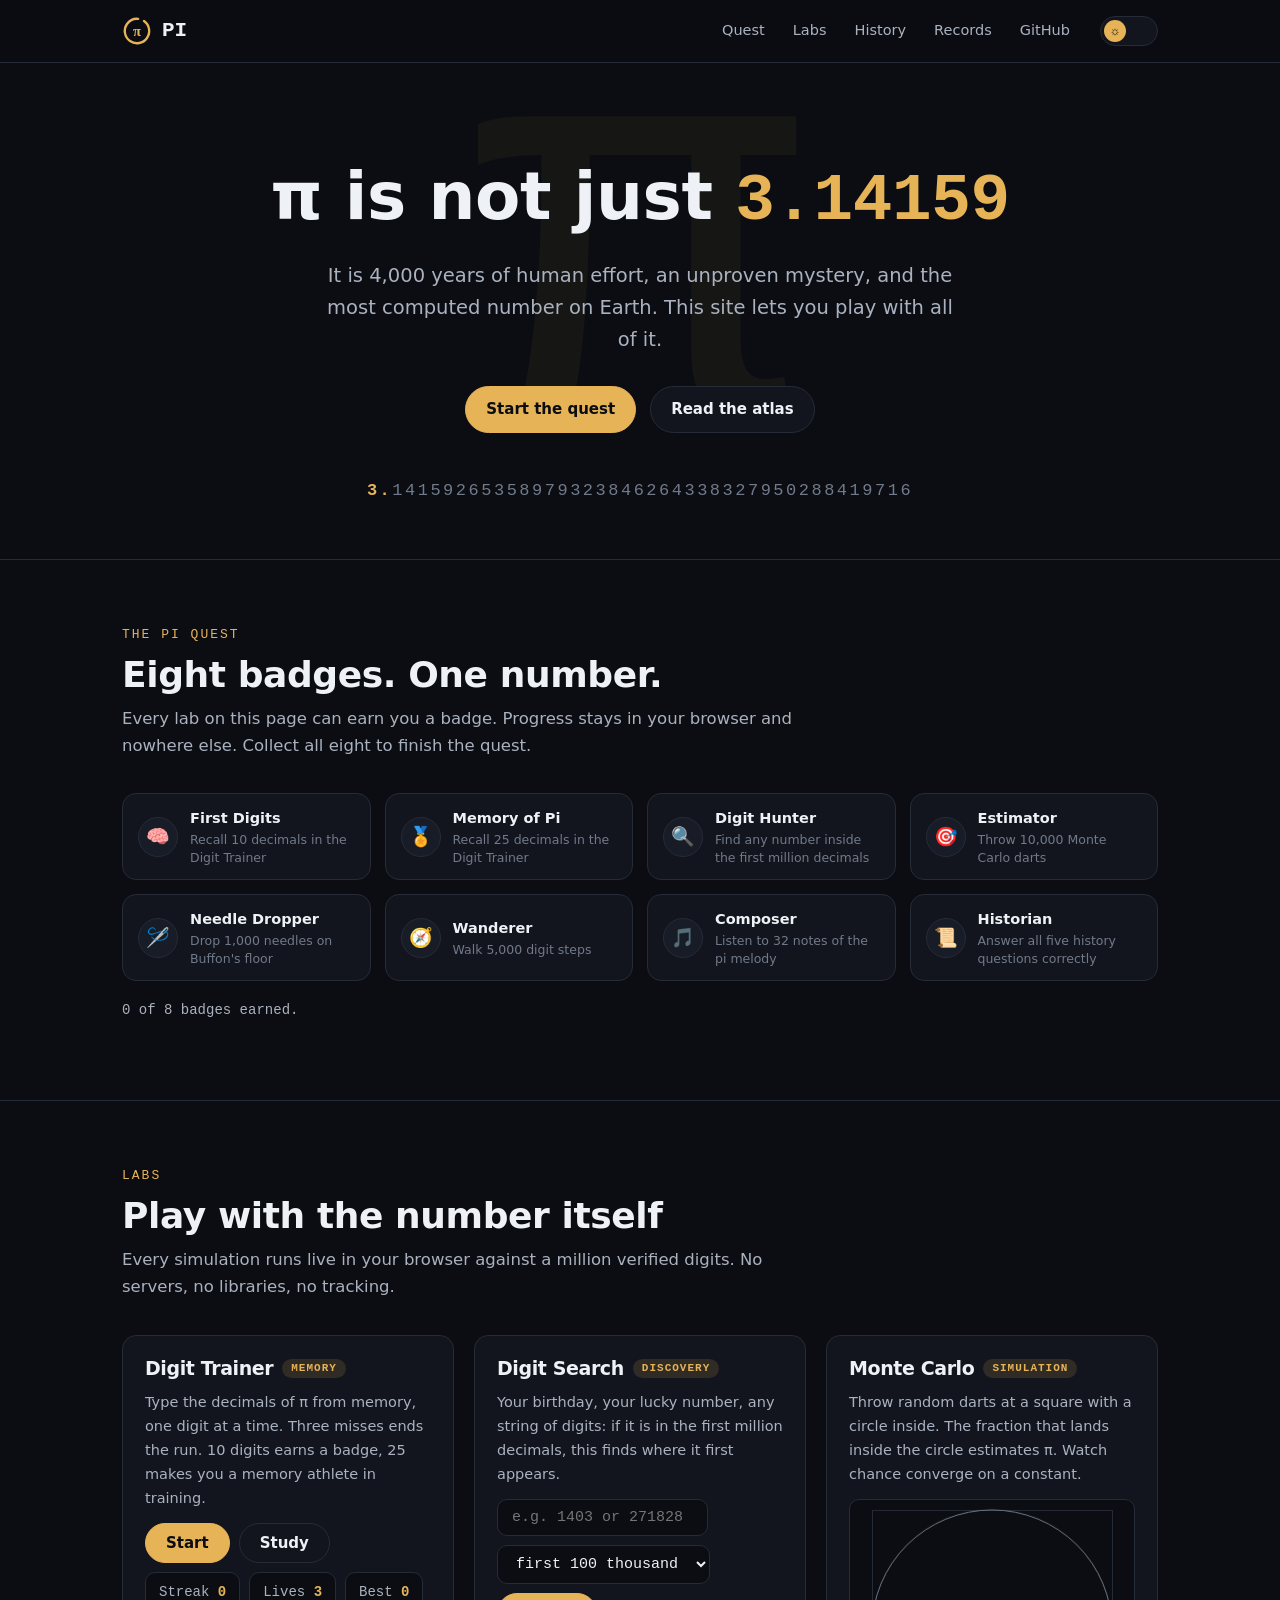
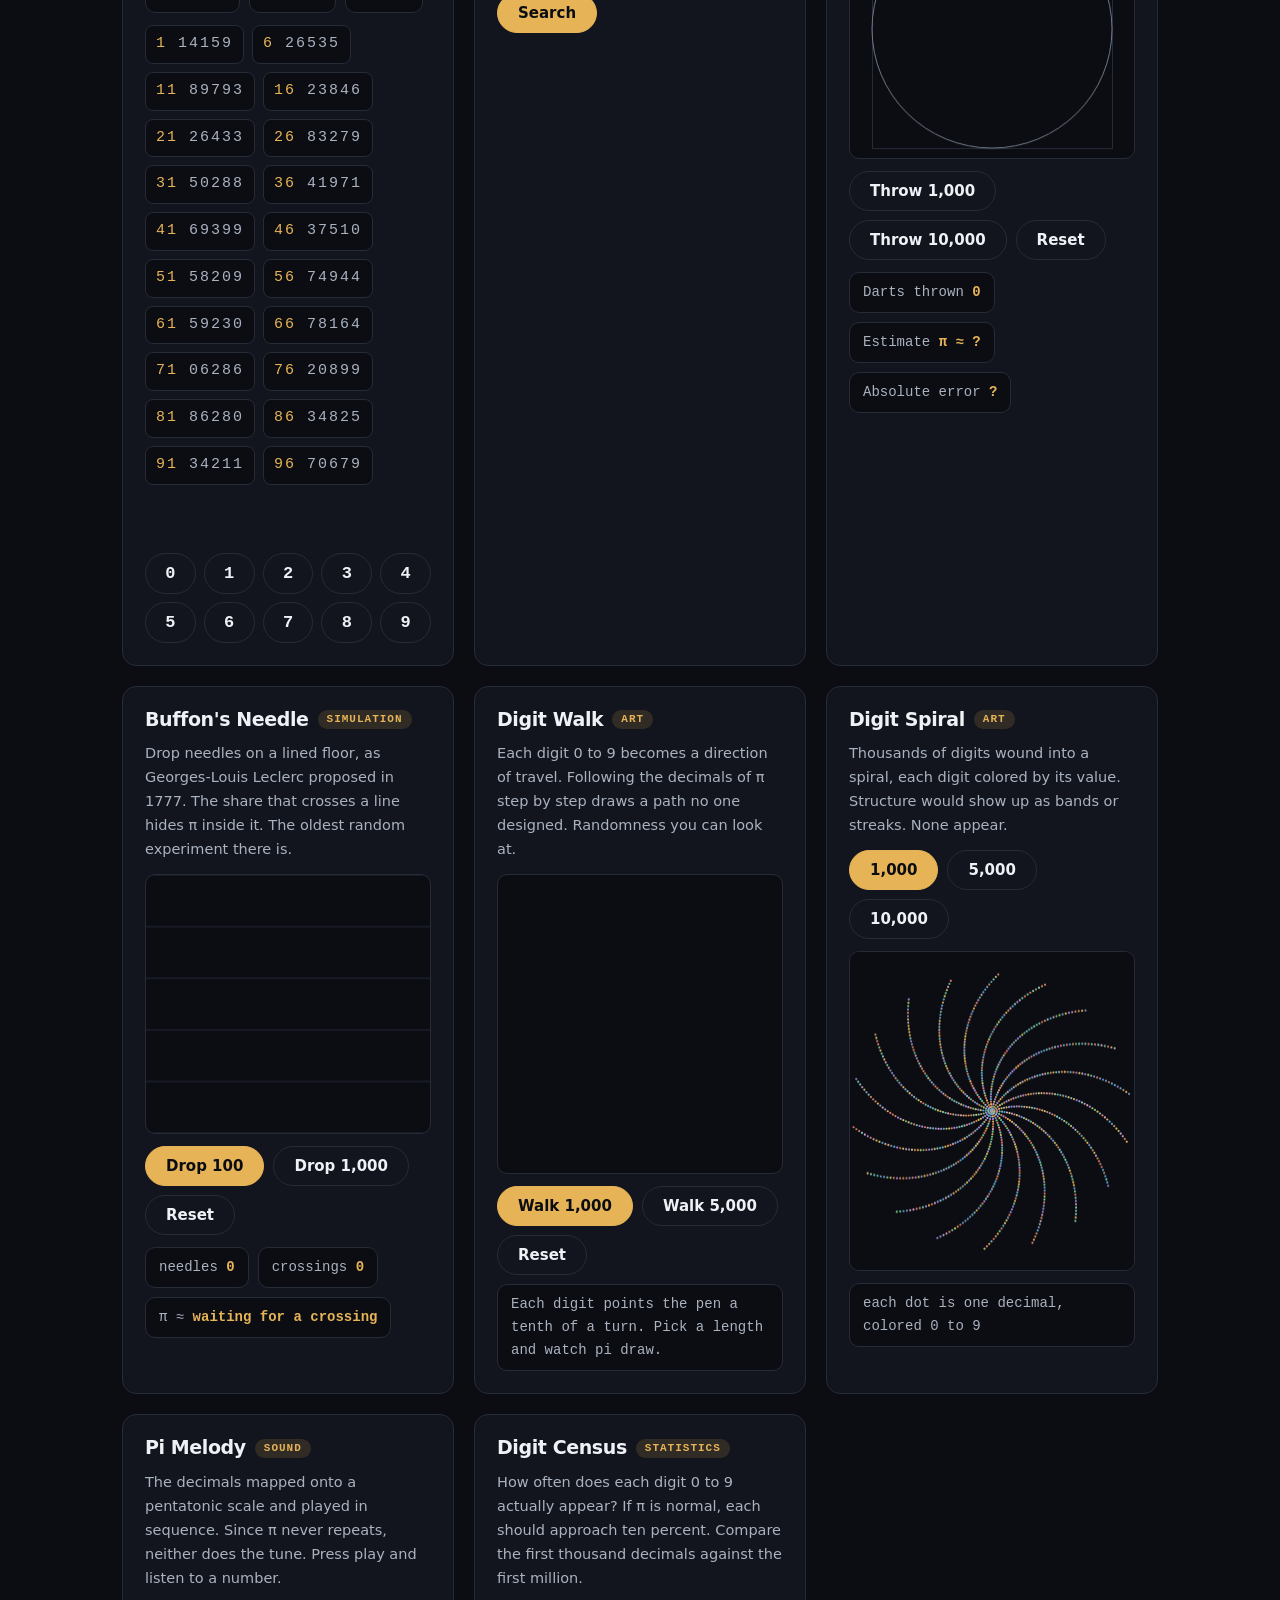
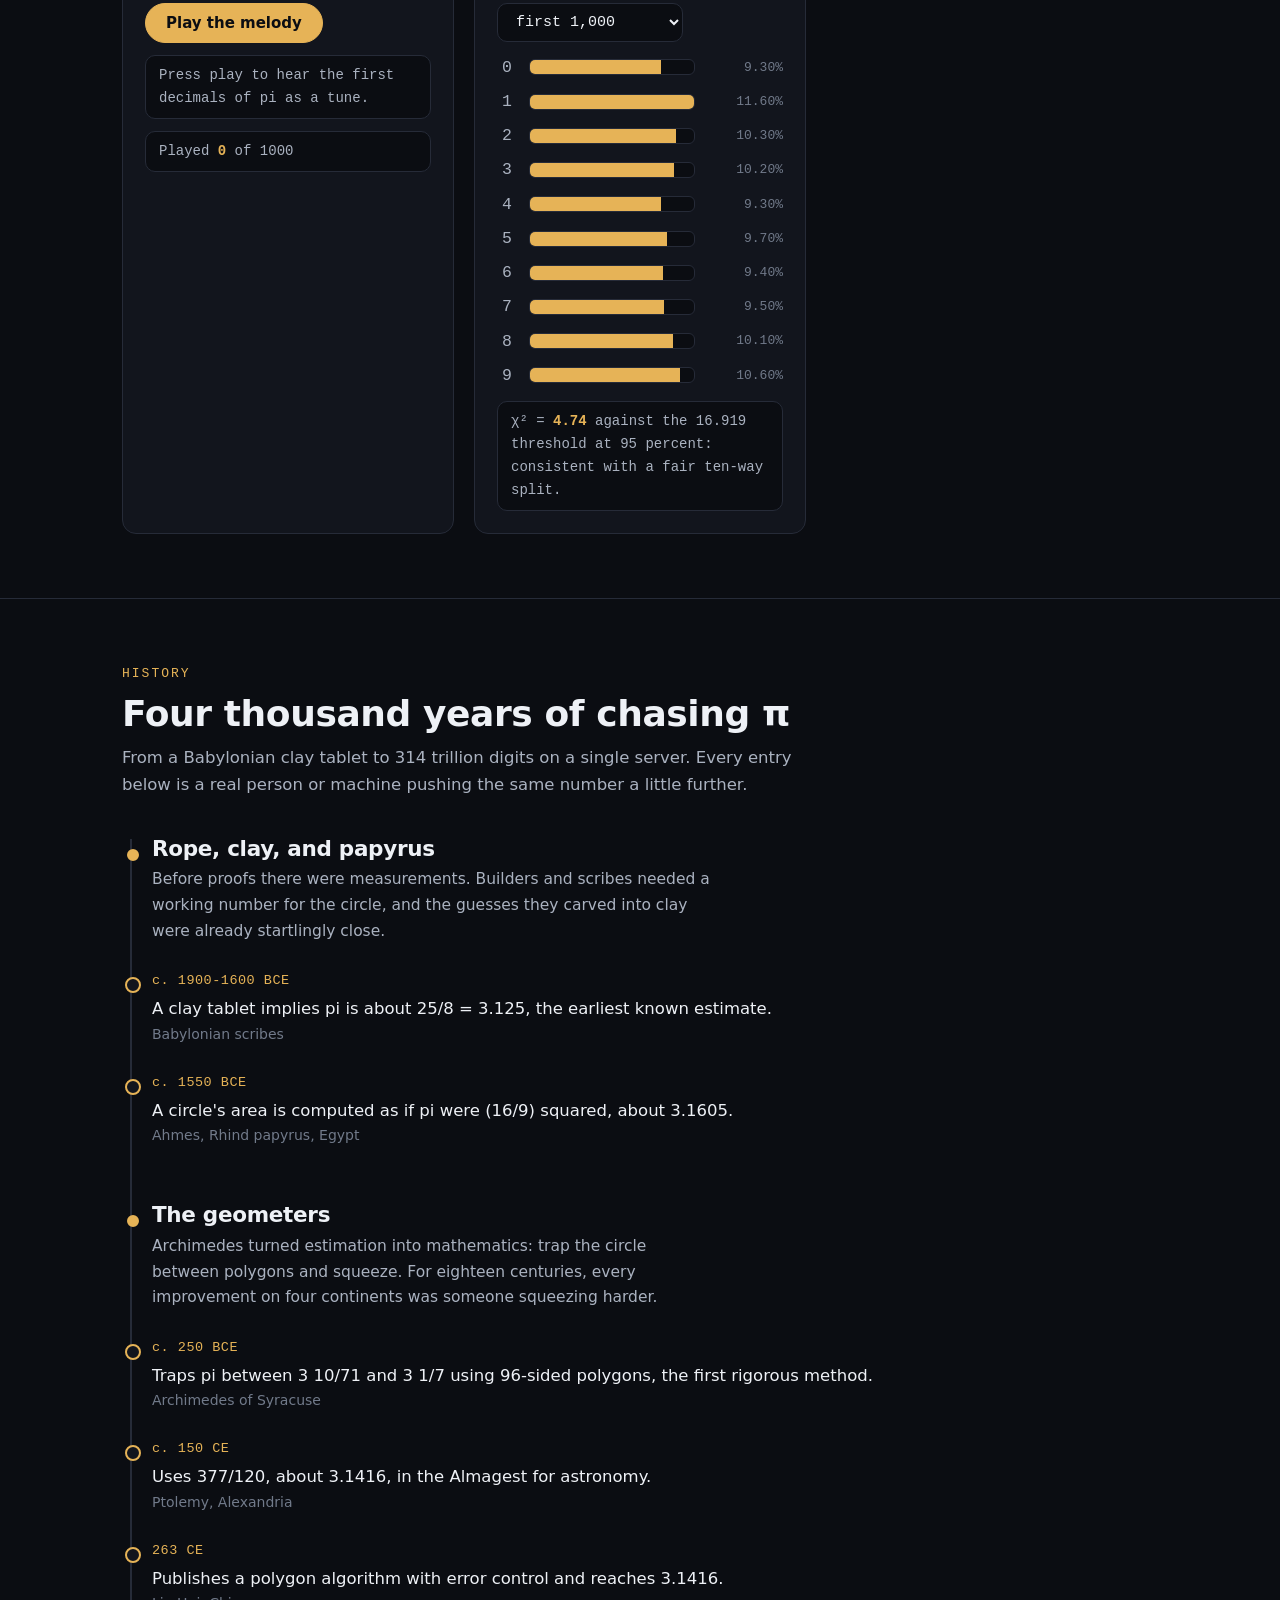
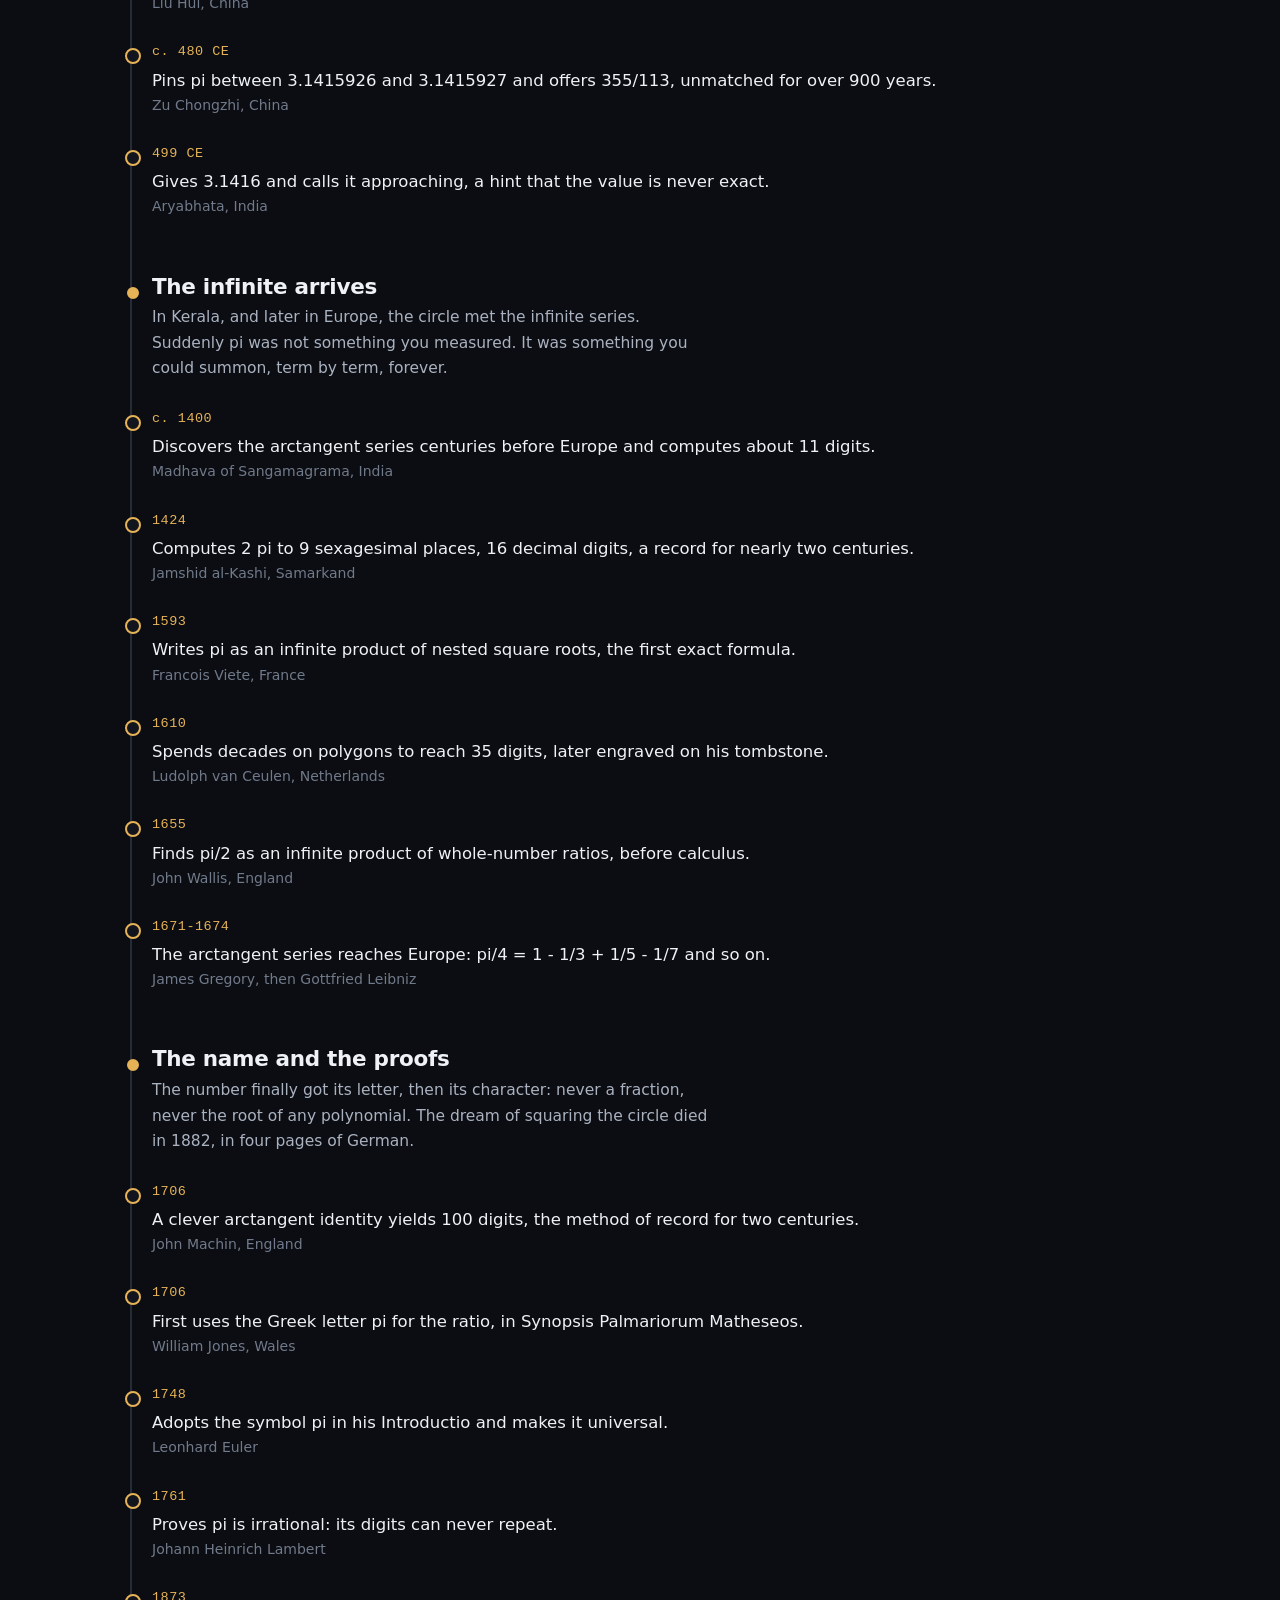
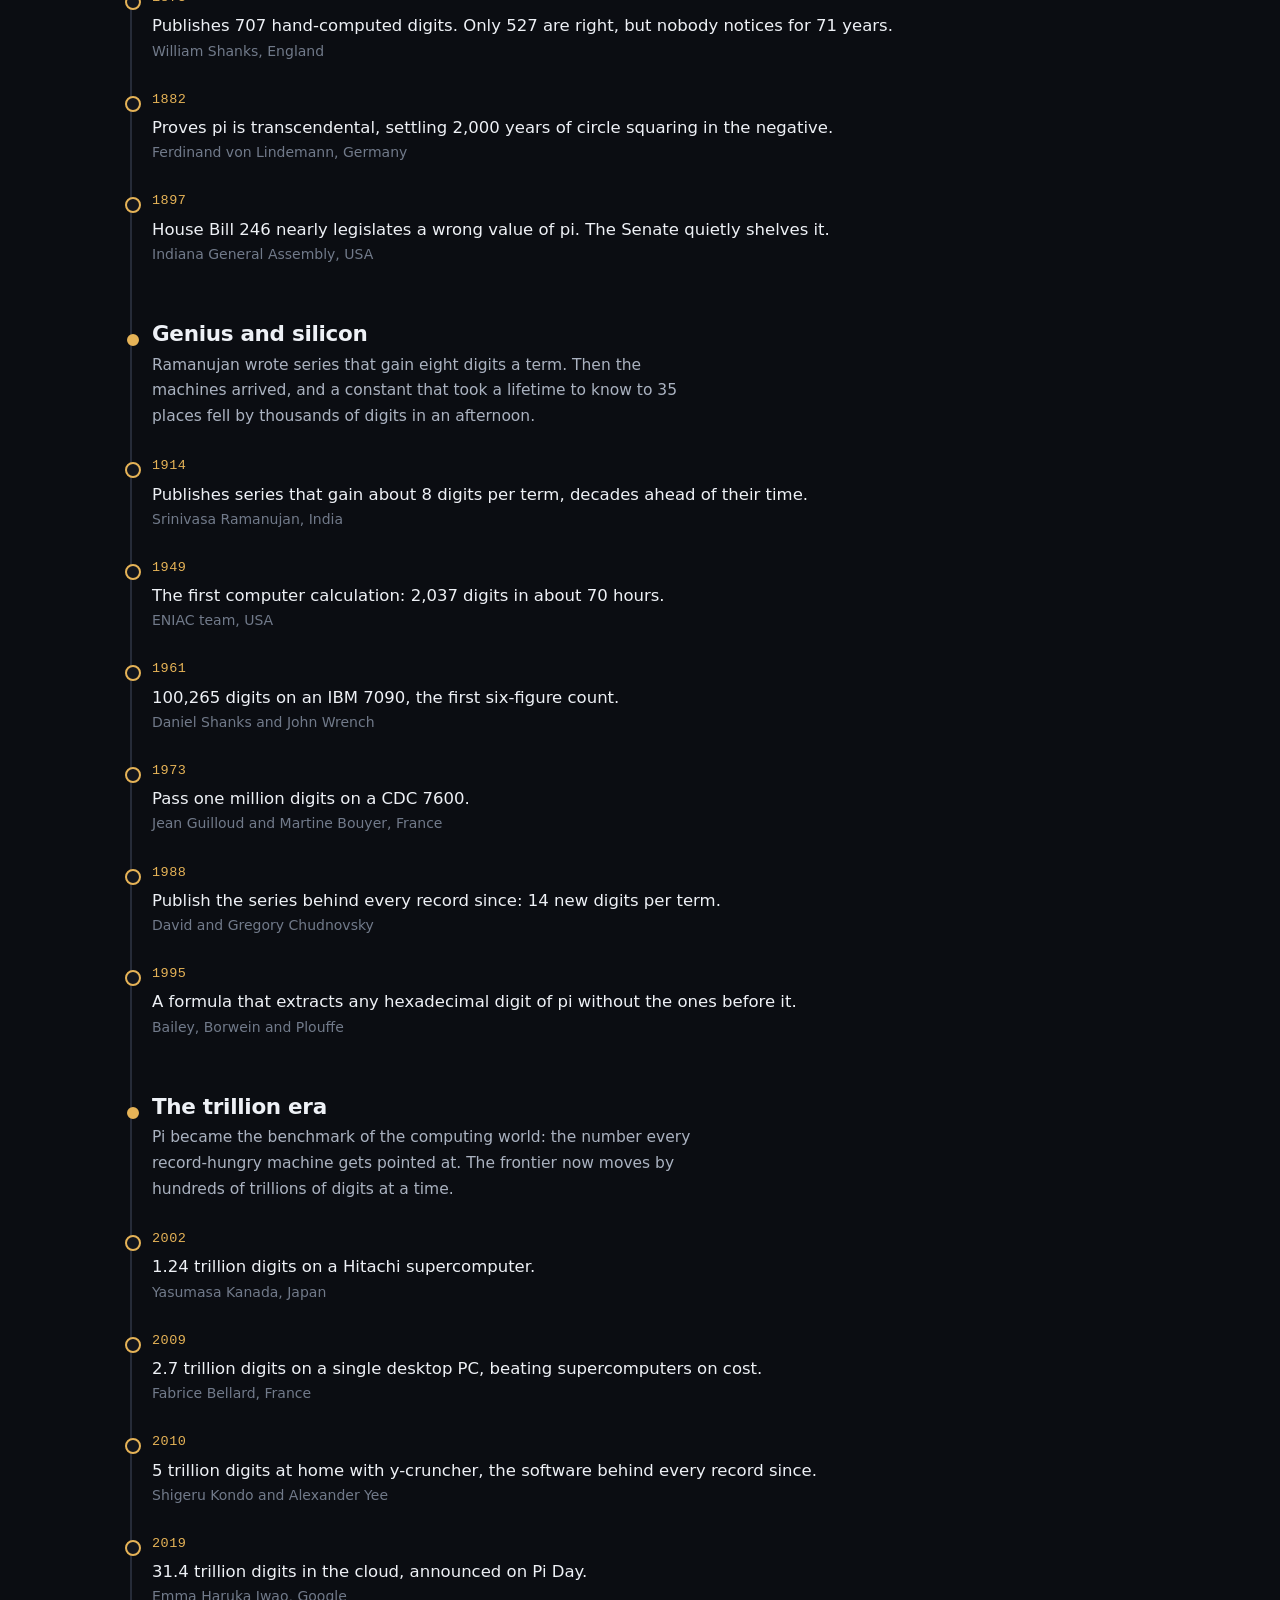
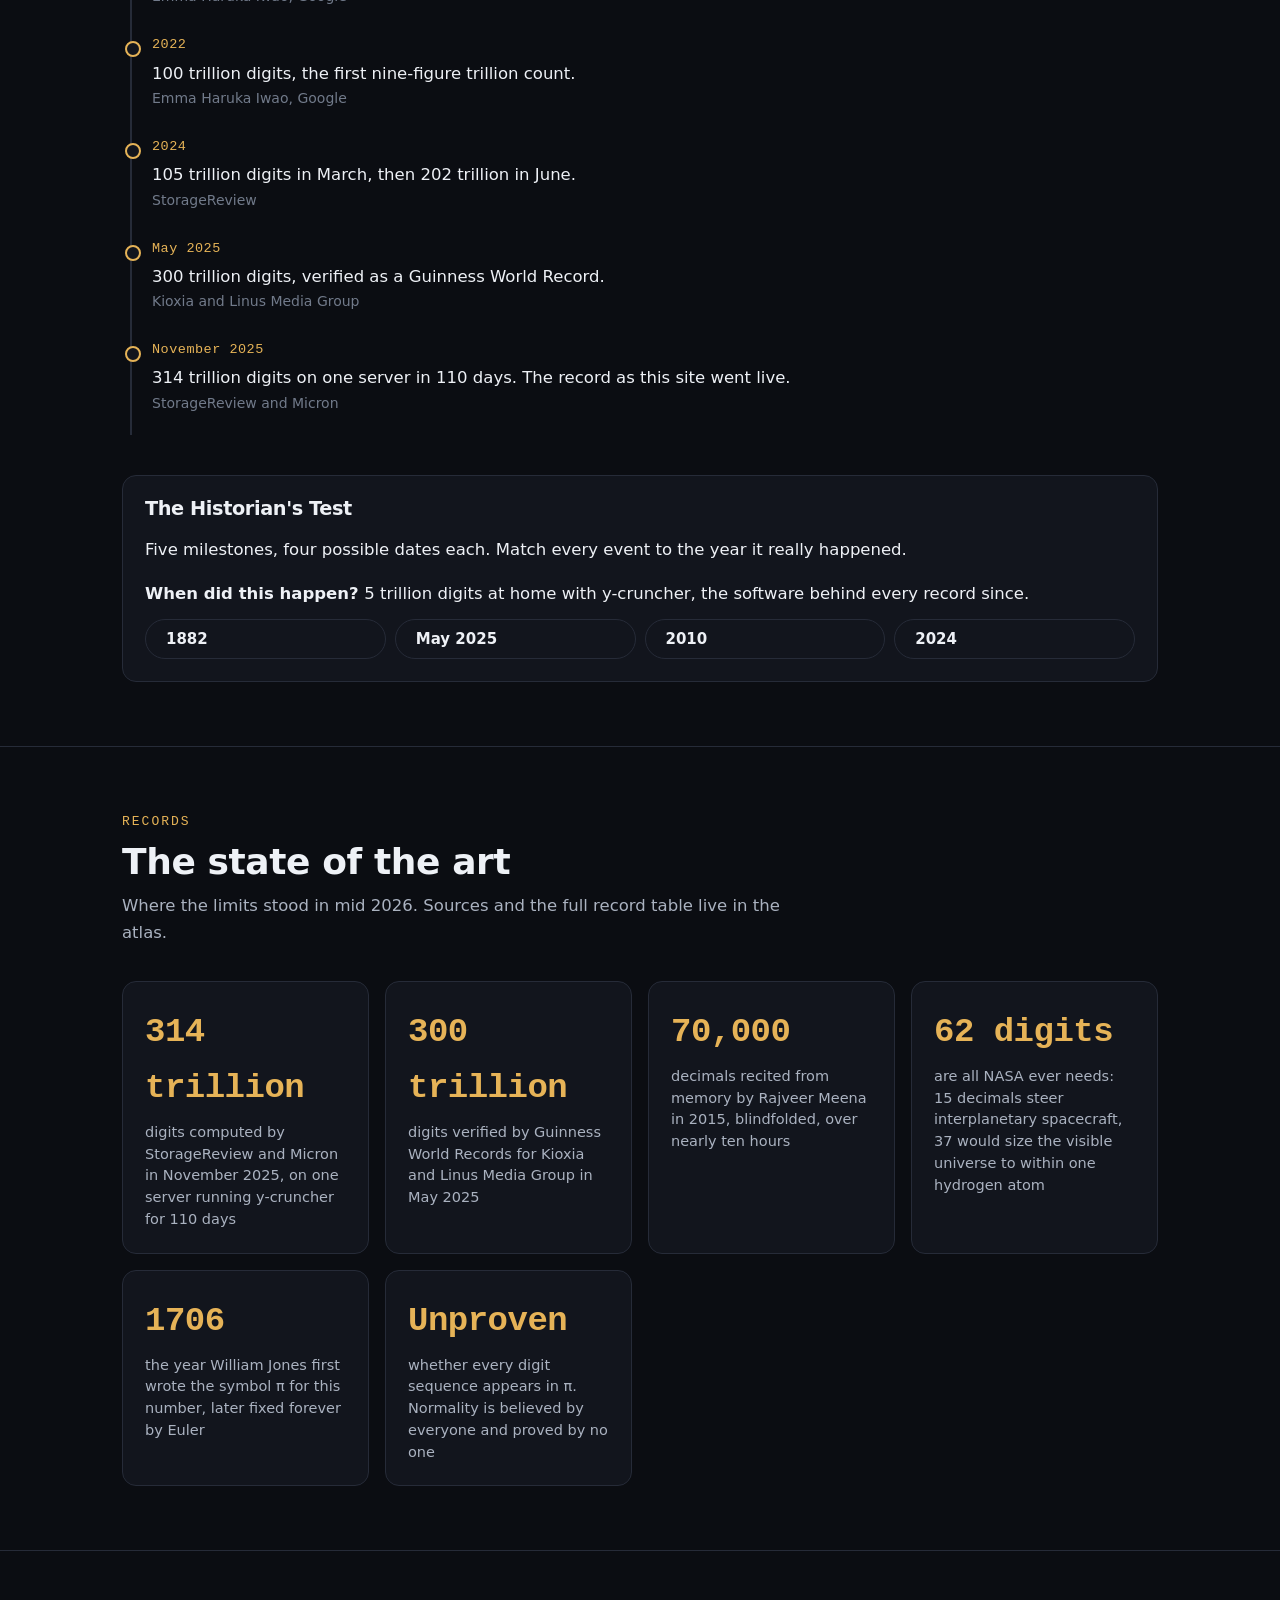
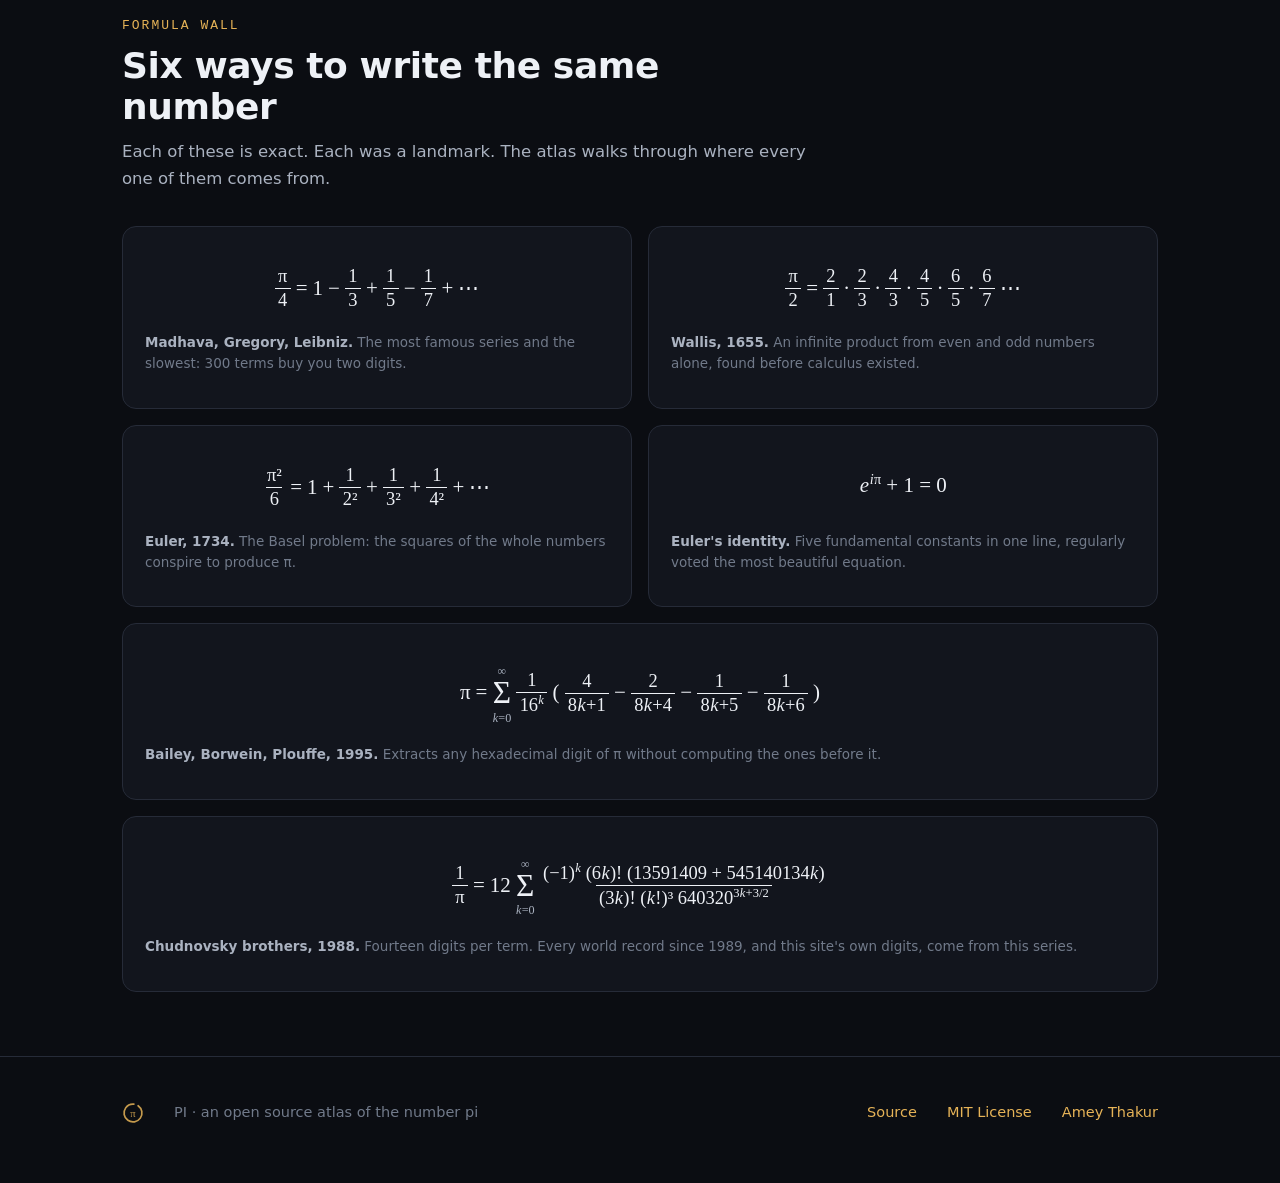
==== docs/index.html @ 0b1c502b "Site - One page, eight labs, eight badges, zero external requests - Digit trainer with study mode, s" ====
<!DOCTYPE html>
<html lang="en" data-theme="dark">
<head>
<!--
  Name: index.html
  Purpose: The complete PI experience on one page.
  Description: Hero, quest badges, eight interactive labs, the history
    timeline with a quiz, record tiles, and a formula wall. Every script is
    local and every byte is served from this folder: the page works from a
    file system, an airplane, or GitHub Pages exactly the same way.
  Tech Stack: Plain HTML, CSS, and JavaScript, no build step
  License: MIT
  Author: Amey Thakur (https://github.com/Amey-Thakur)
  Date: 2026-07-18
-->
<meta charset="UTF-8">
<meta name="viewport" content="width=device-width, initial-scale=1.0">
<title>PI · everything about the number pi</title>
<meta name="description" content="Learn pi by playing with it: memorize digits, find your birthday in a million decimals, throw Monte Carlo darts, drop Buffon needles, hear pi as music, and walk 4,000 years of history. Verified digits, working algorithms in three languages, and a written atlas. Free and open source.">
<meta name="keywords" content="pi, 3.14159, digits of pi, pi day, compute pi, chudnovsky, monte carlo pi, buffon needle, memorize pi, pi history, pi algorithms">
<meta property="og:title" content="PI · everything about the number pi">
<meta property="og:description" content="A gamified home for the most famous number in mathematics: digit games, simulations, music, history, and verified data.">
<meta property="og:type" content="website">
<meta property="og:url" content="https://amey-thakur.github.io/PI/">
<meta property="og:image" content="https://amey-thakur.github.io/PI/social-preview.png">
<meta name="twitter:card" content="summary_large_image">
<meta name="twitter:image" content="https://amey-thakur.github.io/PI/social-preview.png">
<link rel="canonical" href="https://amey-thakur.github.io/PI/">
<link rel="icon" type="image/svg+xml" href="favicon.svg">
<link rel="stylesheet" href="style.css">
<script>
  /* Applies the stored theme before first paint, so the page never flashes. */
  try {
    var stored = localStorage.getItem("pi-theme");
    if (stored === "light" || stored === "dark") document.documentElement.setAttribute("data-theme", stored);
  } catch (_) {}
</script>
<script type="application/ld+json">
{
  "@context": "https://schema.org",
  "@type": "WebSite",
  "name": "PI",
  "url": "https://amey-thakur.github.io/PI/",
  "description": "An interactive, open source home for the number pi: digit games, simulations, algorithms, history, and verified datasets.",
  "author": { "@type": "Person", "name": "Amey Thakur", "url": "https://github.com/Amey-Thakur" }
}
</script>
</head>
<body>

<header class="site-head">
  <div class="wrap">
    <a class="brand" href="#top">
      <svg class="logo" viewBox="0 0 64 64" width="30" height="30" aria-hidden="true">
        <!-- The ring never closes: the digits never end. -->
        <circle cx="32" cy="32" r="26" fill="none" stroke="currentColor" stroke-width="5"
                stroke-linecap="round" stroke-dasharray="149 999" transform="rotate(-55 32 32)"/>
        <text x="32" y="43" text-anchor="middle" font-family="Georgia, serif"
              font-size="31" fill="currentColor">&#x3C0;</text>
      </svg>
      PI
    </a>
    <nav class="site-nav">
      <a href="#quest">Quest</a>
      <a href="#labs">Labs</a>
      <a href="#timeline">History</a>
      <a href="#records">Records</a>
      <a href="https://github.com/Amey-Thakur/PI" rel="noopener">GitHub</a>
    </nav>
    <button class="theme-toggle" id="theme-toggle" type="button" aria-label="Switch theme">
      <span class="knob" aria-hidden="true">&#9788;</span>
    </button>
  </div>
</header>

<main id="top">

  <section class="hero wrap">
    <h1>&#x3C0; is not just <em>3.14159</em></h1>
    <p class="lede">It is 4,000 years of human effort, an unproven mystery, and the most
      computed number on Earth. This site lets you play with all of it.</p>
    <div class="cta-row">
      <a class="btn btn-primary" href="#quest">Start the quest</a>
      <a class="btn" href="https://github.com/Amey-Thakur/PI#readme" rel="noopener">Read the atlas</a>
    </div>
    <div class="ticker" id="ticker" aria-hidden="true"></div>
  </section>

  <section class="section" id="quest">
    <div class="wrap">
      <div class="section-head">
        <p class="kicker">The Pi Quest</p>
        <h2>Eight badges. One number.</h2>
        <p>Every lab on this page can earn you a badge. Progress stays in your
          browser and nowhere else. Collect all eight to finish the quest.</p>
      </div>
      <div class="badge-strip" id="badge-strip"></div>
      <p class="quest-count" id="quest-count"></p>
    </div>
  </section>

  <section class="section" id="labs">
    <div class="wrap">
      <div class="section-head">
        <p class="kicker">Labs</p>
        <h2>Play with the number itself</h2>
        <p>Every simulation runs live in your browser against a million
          verified digits. No servers, no libraries, no tracking.</p>
      </div>

      <div class="lab-grid">

        <article class="lab" id="lab-trainer">
          <h3>Digit Trainer <span class="tag">memory</span></h3>
          <p class="lab-note">Type the decimals of &#x3C0; from memory, one digit at a
            time. Three misses ends the run. 10 digits earns a badge, 25 makes
            you a memory athlete in training.</p>
          <div class="lab-body"></div>
        </article>

        <article class="lab" id="lab-search">
          <h3>Digit Search <span class="tag">discovery</span></h3>
          <p class="lab-note">Your birthday, your lucky number, any string of
            digits: if it is in the first million decimals, this finds where
            it first appears.</p>
          <div class="lab-body"></div>
        </article>

        <article class="lab" id="lab-montecarlo">
          <h3>Monte Carlo <span class="tag">simulation</span></h3>
          <p class="lab-note">Throw random darts at a square with a circle
            inside. The fraction that lands inside the circle estimates
            &#x3C0;. Watch chance converge on a constant.</p>
          <div class="lab-body"></div>
        </article>

        <article class="lab" id="lab-buffon">
          <h3>Buffon's Needle <span class="tag">simulation</span></h3>
          <p class="lab-note">Drop needles on a lined floor, as Georges-Louis
            Leclerc proposed in 1777. The share that crosses a line hides
            &#x3C0; inside it. The oldest random experiment there is.</p>
          <div class="lab-body"></div>
        </article>

        <article class="lab" id="lab-walk">
          <h3>Digit Walk <span class="tag">art</span></h3>
          <p class="lab-note">Each digit 0 to 9 becomes a direction of travel.
            Following the decimals of &#x3C0; step by step draws a path no one
            designed. Randomness you can look at.</p>
          <div class="lab-body"></div>
        </article>

        <article class="lab" id="lab-spiral">
          <h3>Digit Spiral <span class="tag">art</span></h3>
          <p class="lab-note">Thousands of digits wound into a spiral, each
            digit colored by its value. Structure would show up as bands or
            streaks. None appear.</p>
          <div class="lab-body"></div>
        </article>

        <article class="lab" id="lab-melody">
          <h3>Pi Melody <span class="tag">sound</span></h3>
          <p class="lab-note">The decimals mapped onto a pentatonic scale and
            played in sequence. Since &#x3C0; never repeats, neither does the
            tune. Press play and listen to a number.</p>
          <div class="lab-body"></div>
        </article>

        <article class="lab" id="lab-frequency">
          <h3>Digit Census <span class="tag">statistics</span></h3>
          <p class="lab-note">How often does each digit 0 to 9 actually appear?
            If &#x3C0; is normal, each should approach ten percent. Compare the
            first thousand decimals against the first million.</p>
          <div class="lab-body"></div>
        </article>

      </div>
    </div>
  </section>

  <section class="section" id="timeline">
    <div class="wrap">
      <div class="section-head">
        <p class="kicker">History</p>
        <h2>Four thousand years of chasing &#x3C0;</h2>
        <p>From a Babylonian clay tablet to 314 trillion digits on a single
          server. Every entry below is a real person or machine pushing the
          same number a little further.</p>
      </div>
      <ol class="timeline" id="timeline-track"></ol>
      <div class="quiz-box" id="timeline-quiz"></div>
    </div>
  </section>

  <section class="section" id="records">
    <div class="wrap">
      <div class="section-head">
        <p class="kicker">Records</p>
        <h2>The state of the art</h2>
        <p>Where the limits stood in mid 2026. Sources and the full record
          table live in the atlas.</p>
      </div>
      <div class="stat-grid">
        <div class="stat">
          <div class="big">314 trillion</div>
          <div class="label">digits computed by StorageReview and Micron in
            November 2025, on one server running y-cruncher for 110 days</div>
        </div>
        <div class="stat">
          <div class="big">300 trillion</div>
          <div class="label">digits verified by Guinness World Records for
            Kioxia and Linus Media Group in May 2025</div>
        </div>
        <div class="stat">
          <div class="big">70,000</div>
          <div class="label">decimals recited from memory by Rajveer Meena in
            2015, blindfolded, over nearly ten hours</div>
        </div>
        <div class="stat">
          <div class="big">62 digits</div>
          <div class="label">are all NASA ever needs: 15 decimals steer
            interplanetary spacecraft, 37 would size the visible universe to
            within one hydrogen atom</div>
        </div>
        <div class="stat">
          <div class="big">1706</div>
          <div class="label">the year William Jones first wrote the symbol
            &#x3C0; for this number, later fixed forever by Euler</div>
        </div>
        <div class="stat">
          <div class="big">Unproven</div>
          <div class="label">whether every digit sequence appears in &#x3C0;.
            Normality is believed by everyone and proved by no one</div>
        </div>
      </div>
    </div>
  </section>

  <section class="section" id="formulas">
    <div class="wrap">
      <div class="section-head">
        <p class="kicker">Formula wall</p>
        <h2>Six ways to write the same number</h2>
        <p>Each of these is exact. Each was a landmark. The atlas walks
          through where every one of them comes from.</p>
      </div>
      <div class="formula-grid">
        <div class="formula">
          <div class="math">
            <span class="frac"><span class="num">&#x3C0;</span><span class="den">4</span></span>
            <span>=</span><span>1</span><span>&#8722;</span>
            <span class="frac"><span class="num">1</span><span class="den">3</span></span>
            <span>+</span>
            <span class="frac"><span class="num">1</span><span class="den">5</span></span>
            <span>&#8722;</span>
            <span class="frac"><span class="num">1</span><span class="den">7</span></span>
            <span>+</span><span>&#8943;</span>
          </div>
          <p class="cap"><b>Madhava, Gregory, Leibniz.</b> The most famous
            series and the slowest: 300 terms buy you two digits.</p>
        </div>
        <div class="formula">
          <div class="math">
            <span class="frac"><span class="num">&#x3C0;</span><span class="den">2</span></span>
            <span>=</span>
            <span class="frac"><span class="num">2</span><span class="den">1</span></span>
            <span>&#183;</span>
            <span class="frac"><span class="num">2</span><span class="den">3</span></span>
            <span>&#183;</span>
            <span class="frac"><span class="num">4</span><span class="den">3</span></span>
            <span>&#183;</span>
            <span class="frac"><span class="num">4</span><span class="den">5</span></span>
            <span>&#183;</span>
            <span class="frac"><span class="num">6</span><span class="den">5</span></span>
            <span>&#183;</span>
            <span class="frac"><span class="num">6</span><span class="den">7</span></span>
            <span>&#8943;</span>
          </div>
          <p class="cap"><b>Wallis, 1655.</b> An infinite product from even and
            odd numbers alone, found before calculus existed.</p>
        </div>
        <div class="formula">
          <div class="math">
            <span class="frac"><span class="num">&#x3C0;&#178;</span><span class="den">6</span></span>
            <span>=</span><span>1</span><span>+</span>
            <span class="frac"><span class="num">1</span><span class="den">2&#178;</span></span>
            <span>+</span>
            <span class="frac"><span class="num">1</span><span class="den">3&#178;</span></span>
            <span>+</span>
            <span class="frac"><span class="num">1</span><span class="den">4&#178;</span></span>
            <span>+</span><span>&#8943;</span>
          </div>
          <p class="cap"><b>Euler, 1734.</b> The Basel problem: the squares of
            the whole numbers conspire to produce &#x3C0;.</p>
        </div>
        <div class="formula">
          <div class="math">
            <span><i>e</i><sup><i>i</i>&#x3C0;</sup> + 1 = 0</span>
          </div>
          <p class="cap"><b>Euler's identity.</b> Five fundamental constants in
            one line, regularly voted the most beautiful equation.</p>
        </div>
        <div class="formula wide">
          <div class="math">
            <span>&#x3C0;</span><span>=</span>
            <span class="sum"><span class="lim">&#8734;</span><span class="sigma">&#931;</span><span class="lim"><i>k</i>=0</span></span>
            <span class="frac"><span class="num">1</span><span class="den">16<sup><i>k</i></sup></span></span>
            <span>(</span>
            <span class="frac"><span class="num">4</span><span class="den">8<i>k</i>+1</span></span>
            <span>&#8722;</span>
            <span class="frac"><span class="num">2</span><span class="den">8<i>k</i>+4</span></span>
            <span>&#8722;</span>
            <span class="frac"><span class="num">1</span><span class="den">8<i>k</i>+5</span></span>
            <span>&#8722;</span>
            <span class="frac"><span class="num">1</span><span class="den">8<i>k</i>+6</span></span>
            <span>)</span>
          </div>
          <p class="cap"><b>Bailey, Borwein, Plouffe, 1995.</b> Extracts any
            hexadecimal digit of &#x3C0; without computing the ones before it.</p>
        </div>
        <div class="formula wide">
          <div class="math">
            <span class="frac"><span class="num">1</span><span class="den">&#x3C0;</span></span>
            <span>=</span><span>12</span>
            <span class="sum"><span class="lim">&#8734;</span><span class="sigma">&#931;</span><span class="lim"><i>k</i>=0</span></span>
            <span class="frac">
              <span class="num">(&#8722;1)<sup><i>k</i></sup> (6<i>k</i>)! (13591409 + 545140134<i>k</i>)</span>
              <span class="den">(3<i>k</i>)! (<i>k</i>!)&#179; 640320<sup>3<i>k</i>+3/2</sup></span>
            </span>
          </div>
          <p class="cap"><b>Chudnovsky brothers, 1988.</b> Fourteen digits per
            term. Every world record since 1989, and this site's own digits,
            come from this series.</p>
        </div>
      </div>
    </div>
  </section>

</main>

<footer class="site-foot">
  <div class="wrap">
    <svg class="logo" viewBox="0 0 64 64" width="22" height="22" aria-hidden="true">
      <circle cx="32" cy="32" r="26" fill="none" stroke="currentColor" stroke-width="5"
              stroke-linecap="round" stroke-dasharray="149 999" transform="rotate(-55 32 32)"/>
      <text x="32" y="43" text-anchor="middle" font-family="Georgia, serif"
            font-size="31" fill="currentColor">&#x3C0;</text>
    </svg>
    <span>PI · an open source atlas of the number pi</span>
    <span class="spacer"></span>
    <a href="https://github.com/Amey-Thakur/PI" rel="noopener">Source</a>
    <a href="https://github.com/Amey-Thakur/PI/blob/main/LICENSE" rel="noopener">MIT License</a>
    <a href="https://github.com/Amey-Thakur" rel="noopener">Amey Thakur</a>
  </div>
</footer>

<div class="toast" id="toast" role="status"></div>

<script src="js/theme.js"></script>
<script src="js/digits.js"></script>
<script src="js/canvas.js"></script>
<script src="js/quest.js"></script>
<script src="js/ticker.js"></script>
<script src="js/trainer.js"></script>
<script src="js/search.js"></script>
<script src="js/montecarlo.js"></script>
<script src="js/buffon.js"></script>
<script src="js/walk.js"></script>
<script src="js/spiral.js"></script>
<script src="js/melody.js"></script>
<script src="js/frequency.js"></script>
<script src="js/timeline.js"></script>
<script src="js/reveal.js"></script>
</body>
</html>
---- docs/style.css ----
/*
 * Name: style.css
 * Purpose: The complete design system for the PI site.
 * Description: One stylesheet for the whole experience. Dark is the default
 *   because the site opens on a stream of glowing digits; light mode is a
 *   warm paper theme. Every color lives in a variable so the canvas labs can
 *   read them at runtime and stay in tune with the active theme. System
 *   fonts only: the site must work with the network cable unplugged.
 * Tech Stack: Plain CSS, no build step
 * License: MIT
 * Author: Amey Thakur (https://github.com/Amey-Thakur)
 * Date: 2026-07-18
 */

:root {
  --bg: #0b0d12;
  --surface: #12151d;
  --surface-2: #181c26;
  --border: #262b38;
  --text-1: #eef1f6;
  --text-2: #aab2c0;
  --text-3: #717a8a;
  --accent: #e6b357;
  --accent-soft: rgba(230, 179, 87, 0.14);
  --good: #6fbf8f;
  --bad: #d97b6c;
  --ink: #0b0d12;
  --radius: 14px;
  --radius-pill: 999px;
  --mono: ui-monospace, "Cascadia Code", Consolas, "SF Mono", Menlo, monospace;
  --sans: system-ui, -apple-system, "Segoe UI", Roboto, Ubuntu, sans-serif;
}

[data-theme="light"] {
  --bg: #faf6ef;
  --surface: #ffffff;
  --surface-2: #f3ede2;
  --border: #e2d9c8;
  --text-1: #221e16;
  --text-2: #5b5442;
  --text-3: #8d8570;
  --accent: #b07d1f;
  --accent-soft: rgba(176, 125, 31, 0.12);
  --good: #3d7d5a;
  --bad: #b3543f;
  --ink: #faf6ef;
}

* { box-sizing: border-box; }

html { scroll-behavior: smooth; }

body {
  margin: 0;
  background: var(--bg);
  color: var(--text-1);
  font-family: var(--sans);
  font-size: 16.5px;
  line-height: 1.65;
  -webkit-font-smoothing: antialiased;
}

.wrap { max-width: 1080px; margin: 0 auto; padding: 0 22px; }

/* Scrollbars in the site's own voice: thin, quiet, never system chrome. */
* { scrollbar-width: thin; scrollbar-color: var(--border) transparent; }
::-webkit-scrollbar { width: 8px; height: 8px; }
::-webkit-scrollbar-track { background: transparent; }
::-webkit-scrollbar-thumb { background: var(--border); border-radius: 99px; }
::-webkit-scrollbar-thumb:hover { background: var(--text-3); }

a { color: var(--accent); text-decoration: none; }
a:hover { text-decoration: underline; }

h1, h2, h3 { line-height: 1.15; letter-spacing: -0.4px; }

code { font-family: var(--mono); font-size: 0.92em; }

/* ---------- header ---------- */

.site-head {
  position: sticky;
  top: 0;
  z-index: 50;
  background: color-mix(in srgb, var(--bg) 86%, transparent);
  backdrop-filter: blur(10px);
  border-bottom: 1px solid var(--border);
}

.site-head .wrap {
  display: flex;
  align-items: center;
  gap: 18px;
  padding-top: 13px;
  padding-bottom: 13px;
}

.brand {
  display: flex;
  align-items: center;
  gap: 10px;
  font-family: var(--mono);
  font-weight: 700;
  font-size: 21px;
  color: var(--text-1);
}
.brand:hover { text-decoration: none; }

.logo { color: var(--accent); flex: none; }
.site-foot .logo { opacity: 0.85; }

.site-nav { display: flex; gap: 4px; margin-left: auto; flex-wrap: wrap; }

.site-nav a {
  color: var(--text-2);
  font-size: 14.5px;
  padding: 6px 12px;
  border-radius: var(--radius-pill);
}
.site-nav a:hover { color: var(--text-1); background: var(--surface-2); text-decoration: none; }

/* The toggle is a sliding track: sun on one end, moon on the other. */
.theme-toggle {
  border: 1px solid var(--border);
  background: var(--surface);
  border-radius: var(--radius-pill);
  width: 58px;
  height: 30px;
  position: relative;
  cursor: pointer;
  flex: none;
}
.theme-toggle .knob {
  position: absolute;
  top: 3px;
  left: 3px;
  width: 22px;
  height: 22px;
  border-radius: 50%;
  background: var(--accent);
  display: grid;
  place-items: center;
  font-size: 12px;
  line-height: 1;
  color: var(--ink);
  transition: left 0.25s ease;
}
[data-theme="light"] .theme-toggle .knob { left: 31px; }

/* ---------- hero ---------- */

.hero { position: relative; padding: 96px 0 54px; text-align: center; overflow: hidden; }

.hero::before {
  content: "\03C0";
  position: absolute;
  inset: -80px 0 auto 0;
  font-size: 560px;
  line-height: 1;
  font-family: var(--mono);
  color: var(--accent);
  opacity: 0.05;
  pointer-events: none;
}

.hero h1 {
  position: relative;
  font-size: clamp(38px, 6.4vw, 66px);
  margin: 0 auto 20px;
  max-width: 17ch;
}
.hero h1 em { color: var(--accent); font-style: normal; font-family: var(--mono); }

.hero .lede {
  position: relative;
  color: var(--text-2);
  font-size: 19.5px;
  max-width: 640px;
  margin: 0 auto 14px;
}

.cta-row {
  position: relative;
  display: flex;
  gap: 14px;
  justify-content: center;
  flex-wrap: wrap;
  margin-top: 30px;
}

/* The endless digit stream under the hero copy. */
.ticker {
  position: relative;
  margin: 44px auto 0;
  max-width: 860px;
  font-family: var(--mono);
  font-size: 17px;
  letter-spacing: 2.5px;
  color: var(--text-3);
  white-space: nowrap;
  overflow: hidden;
  mask-image: linear-gradient(90deg, transparent, #000 12%, #000 88%, transparent);
  -webkit-mask-image: linear-gradient(90deg, transparent, #000 12%, #000 88%, transparent);
}
.ticker .lead { color: var(--accent); font-weight: 700; }

/* ---------- buttons and fields ---------- */

.btn {
  display: inline-flex;
  align-items: center;
  gap: 8px;
  border: 1px solid var(--border);
  background: var(--surface);
  color: var(--text-1);
  font-family: var(--sans);
  font-size: 15px;
  font-weight: 600;
  padding: 10px 20px;
  border-radius: var(--radius-pill);
  cursor: pointer;
  transition: transform 0.12s ease, background 0.15s ease;
}
.btn:hover { background: var(--surface-2); text-decoration: none; transform: translateY(-1px); }
.btn:disabled { opacity: 0.45; cursor: default; transform: none; }

.btn-primary { background: var(--accent); border-color: var(--accent); color: var(--ink); }
.btn-primary:hover { background: var(--accent); filter: brightness(1.07); }

.field {
  border: 1px solid var(--border);
  background: var(--bg);
  color: var(--text-1);
  font-family: var(--mono);
  font-size: 15px;
  padding: 9px 14px;
  border-radius: 10px;
  min-width: 0;
}
.field:focus { outline: 2px solid var(--accent); outline-offset: -1px; }

/* ---------- sections ---------- */

.section { padding: 64px 0; border-top: 1px solid var(--border); }

.section-head { max-width: 700px; margin-bottom: 34px; }
.section-head h2 { font-size: clamp(26px, 3.6vw, 36px); margin: 0 0 10px; }
.section-head .kicker {
  font-family: var(--mono);
  font-size: 13px;
  letter-spacing: 2px;
  text-transform: uppercase;
  color: var(--accent);
  margin: 0 0 8px;
}
.section-head p { color: var(--text-2); margin: 0; }

/* ---------- quest badges ---------- */

.badge-strip {
  display: grid;
  grid-template-columns: repeat(auto-fill, minmax(210px, 1fr));
  gap: 14px;
}

.badge {
  display: flex;
  align-items: center;
  gap: 12px;
  border: 1px solid var(--border);
  background: var(--surface);
  border-radius: var(--radius);
  padding: 13px 15px;
  opacity: 0.55;
  transition: opacity 0.3s ease;
}
.badge.earned { opacity: 1; border-color: var(--accent); background: var(--accent-soft); }

.badge .glyph {
  flex: none;
  width: 40px;
  height: 40px;
  border-radius: 50%;
  display: grid;
  place-items: center;
  font-size: 19px;
  background: var(--surface-2);
  border: 1px solid var(--border);
}
.badge.earned .glyph { background: var(--accent); border-color: var(--accent); }

.badge b { display: block; font-size: 14.5px; }
.badge span { display: block; font-size: 12.5px; color: var(--text-3); line-height: 1.4; }

.quest-count { font-family: var(--mono); color: var(--text-2); font-size: 14px; margin-top: 18px; }

/* Toast shown when a badge lands. */
.toast {
  position: fixed;
  left: 50%;
  bottom: 28px;
  transform: translate(-50%, 80px);
  background: var(--accent);
  color: var(--ink);
  font-weight: 700;
  font-size: 15px;
  padding: 12px 22px;
  border-radius: var(--radius-pill);
  box-shadow: 0 12px 34px rgba(0, 0, 0, 0.35);
  opacity: 0;
  transition: transform 0.35s ease, opacity 0.35s ease;
  z-index: 90;
  pointer-events: none;
}
.toast.show { transform: translate(-50%, 0); opacity: 1; }

/* ---------- labs ---------- */

.lab-grid {
  display: grid;
  grid-template-columns: repeat(auto-fill, minmax(330px, 1fr));
  gap: 20px;
}

.lab {
  border: 1px solid var(--border);
  background: var(--surface);
  border-radius: var(--radius);
  padding: 22px;
  display: flex;
  flex-direction: column;
  gap: 12px;
}
.lab.wide { grid-column: 1 / -1; }

.lab h3 { margin: 0; font-size: 19px; display: flex; align-items: center; gap: 9px; }
.lab h3 .tag {
  font-family: var(--mono);
  font-size: 11px;
  letter-spacing: 1px;
  text-transform: uppercase;
  color: var(--accent);
  background: var(--accent-soft);
  padding: 3px 9px;
  border-radius: var(--radius-pill);
}

.lab .lab-note { margin: 0; color: var(--text-2); font-size: 14.5px; }

.lab-body { display: flex; flex-direction: column; gap: 12px; }

.lab-canvas {
  width: 100%;
  border: 1px solid var(--border);
  border-radius: 10px;
  background: var(--bg);
  display: block;
}

.lab-controls { display: flex; flex-wrap: wrap; gap: 9px; align-items: center; }

.lab-stat {
  font-family: var(--mono);
  font-size: 14px;
  color: var(--text-2);
  background: var(--bg);
  border: 1px solid var(--border);
  border-radius: 10px;
  padding: 8px 13px;
}
.lab-stat b { color: var(--accent); font-weight: 700; }

/* Trainer keypad and digit trail. */
.trainer-trail {
  font-family: var(--mono);
  font-size: 20px;
  letter-spacing: 3px;
  min-height: 32px;
  word-break: break-all;
  color: var(--text-2);
}
.trainer-trail .hit { color: var(--good); }
.trainer-trail .miss { color: var(--bad); text-decoration: line-through; }

.keypad { display: grid; grid-template-columns: repeat(5, 1fr); gap: 8px; }
.keypad .btn { justify-content: center; font-family: var(--mono); font-size: 17px; padding: 10px 0; }

/* Search results. */
.search-hit {
  font-family: var(--mono);
  font-size: 15px;
  word-break: break-all;
  background: var(--bg);
  border: 1px solid var(--border);
  border-radius: 10px;
  padding: 12px 15px;
  line-height: 1.9;
}
.search-hit mark {
  background: var(--accent);
  color: var(--ink);
  border-radius: 4px;
  padding: 1px 3px;
}

/* Frequency bars. */
.freq-rows { display: flex; flex-direction: column; gap: 7px; }
.freq-row { display: grid; grid-template-columns: 20px 1fr 76px; gap: 12px; align-items: center; }
.freq-row .d { font-family: var(--mono); color: var(--text-2); text-align: center; }
.freq-row .bar-track { background: var(--bg); border: 1px solid var(--border); border-radius: 6px; height: 16px; overflow: hidden; }
.freq-row .bar { height: 100%; background: var(--accent); width: 0; transition: width 0.6s ease; }
.freq-row .n { font-family: var(--mono); font-size: 13px; color: var(--text-3); text-align: right; }

/* ---------- timeline ---------- */

.timeline { position: relative; margin: 0; padding: 0 0 0 30px; list-style: none; }
.timeline::before {
  content: "";
  position: absolute;
  left: 8px;
  top: 6px;
  bottom: 6px;
  width: 2px;
  background: var(--border);
}

.timeline li { position: relative; padding: 0 0 26px; }
.timeline li::before {
  content: "";
  position: absolute;
  left: -27px;
  top: 7px;
  width: 12px;
  height: 12px;
  border-radius: 50%;
  background: var(--surface);
  border: 2px solid var(--accent);
}

.timeline .when {
  font-family: var(--mono);
  font-size: 13.5px;
  color: var(--accent);
  letter-spacing: 0.5px;
}
.timeline .what { margin: 3px 0 0; }
.timeline .who { color: var(--text-3); font-size: 14px; }

/* Era chapters: quiet headlines that give the timeline its story arc. */
.timeline li.era { padding: 30px 0 26px; }
.timeline li.era:first-child { padding-top: 4px; }
.timeline li.era::before {
  background: var(--accent);
  border-color: var(--accent);
  width: 8px;
  height: 8px;
  left: -25px;
  top: 42px;
}
.timeline li.era:first-child::before { top: 16px; }
.timeline li.era h3 {
  margin: 0 0 6px;
  font-size: 21.5px;
  letter-spacing: -0.3px;
}
.timeline li.era .lede {
  margin: 0;
  color: var(--text-2);
  font-size: 15.5px;
  max-width: 560px;
}

/* Timeline quiz. */
.quiz-box {
  border: 1px solid var(--border);
  background: var(--surface);
  border-radius: var(--radius);
  padding: 22px;
  margin-top: 34px;
}
.quiz-box h3 { margin: 0 0 6px; }
.quiz-q { font-size: 16.5px; margin: 14px 0 12px; }
.quiz-opts { display: grid; grid-template-columns: repeat(auto-fit, minmax(150px, 1fr)); gap: 9px; }
.quiz-opts .btn.right { background: var(--good); border-color: var(--good); color: var(--ink); }
.quiz-opts .btn.wrong { background: var(--bad); border-color: var(--bad); color: var(--ink); }

/* ---------- records ---------- */

.stat-grid {
  display: grid;
  grid-template-columns: repeat(auto-fit, minmax(230px, 1fr));
  gap: 16px;
}

.stat {
  border: 1px solid var(--border);
  background: var(--surface);
  border-radius: var(--radius);
  padding: 22px;
}
.stat .big {
  font-family: var(--mono);
  font-size: clamp(26px, 3.4vw, 34px);
  font-weight: 700;
  color: var(--accent);
  letter-spacing: -0.5px;
}
.stat .label { color: var(--text-2); font-size: 14.5px; margin-top: 6px; line-height: 1.5; }

/* ---------- formulas ---------- */

.formula-grid {
  display: grid;
  grid-template-columns: repeat(2, 1fr);
  gap: 16px;
}

.formula {
  border: 1px solid var(--border);
  background: var(--surface);
  border-radius: var(--radius);
  padding: 24px 22px 20px;
  display: flex;
  flex-direction: column;
}
.formula.wide { grid-column: 1 / -1; }

/* Hand-set mathematics: stacked fractions instead of sideways scrolling.
   Serif, because equations earned their book typography. */
.formula .math {
  font-family: Georgia, "Times New Roman", serif;
  font-size: clamp(17px, 2.4vw, 21px);
  color: var(--text-1);
  padding: 14px 0 20px;
  margin: auto 0;
  display: flex;
  align-items: center;
  justify-content: center;
  flex-wrap: wrap;
  gap: 0.24em;
  line-height: 1.3;
  text-align: center;
}
.formula .math i { font-style: italic; padding: 0 0.02em; }
.formula .math sup, .formula .math sub { font-size: 0.68em; }

.frac {
  display: inline-flex;
  flex-direction: column;
  align-items: center;
  vertical-align: middle;
  font-size: 0.88em;
  line-height: 1.25;
}
.frac .den { border-top: 1px solid currentColor; padding: 0 0.18em; }
.frac .num { padding: 0 0.18em; }

.sum {
  display: inline-flex;
  flex-direction: column;
  align-items: center;
  line-height: 1;
  vertical-align: middle;
}
.sum .sigma { font-size: 1.5em; }
.sum .lim { font-size: 0.58em; color: var(--text-2); padding-top: 0.25em; }

.formula .cap { color: var(--text-3); font-size: 13.5px; line-height: 1.55; margin-top: auto; }
.formula .cap b { color: var(--text-2); }

/* ---------- footer ---------- */

.site-foot { border-top: 1px solid var(--border); padding: 44px 0 60px; color: var(--text-3); font-size: 14.5px; }
.site-foot .wrap { display: flex; flex-wrap: wrap; gap: 12px 30px; align-items: center; }
.site-foot .pi-mark { color: var(--accent); font-family: var(--mono); font-size: 19px; }
.site-foot .spacer { flex: 1; }

/* ---------- finishing touches ---------- */

/* Cards lift a breath on hover; enough to feel alive, never showy. */
.lab, .stat, .formula, .badge, .quiz-box {
  transition: transform 0.22s ease, border-color 0.22s ease, box-shadow 0.22s ease;
}
@media (hover: hover) {
  .lab:hover, .stat:hover, .formula:hover {
    transform: translateY(-3px);
    border-color: var(--text-3);
    box-shadow: 0 14px 34px rgba(0, 0, 0, 0.16);
  }
}

/* Scroll reveal: reveal.js flips .in as sections enter the viewport.
   Content is only ever hidden when motion is welcome. */
@media (prefers-reduced-motion: no-preference) {
  .reveal {
    opacity: 0;
    transform: translateY(16px);
    transition: opacity 0.6s ease, transform 0.6s ease;
  }
  .reveal.in { opacity: 1; transform: none; }
}

/* Study grid: digits in memory-sized bites of five. */
.study-grid {
  display: flex;
  flex-wrap: wrap;
  gap: 8px;
  font-family: var(--mono);
}
.study-grid span {
  background: var(--bg);
  border: 1px solid var(--border);
  border-radius: 8px;
  padding: 6px 10px;
  font-size: 15px;
  letter-spacing: 2px;
  color: var(--text-2);
}
.study-grid span b { color: var(--accent); font-weight: 400; }

/* ---------- small screens ---------- */

@media (max-width: 900px) {
  .formula-grid { grid-template-columns: 1fr; }
}

@media (max-width: 620px) {
  body { font-size: 16px; }
  .hero { padding-top: 64px; }
  .hero::before { font-size: 330px; }

  /* Two calm rows: brand and toggle up top, then a swipeable nav rail. */
  .site-head .wrap { flex-wrap: wrap; gap: 4px 10px; padding-top: 10px; padding-bottom: 8px; }
  .theme-toggle { order: 2; margin-left: auto; }
  .site-nav {
    order: 3;
    width: 100%;
    margin-left: 0;
    flex-wrap: nowrap;
    overflow-x: auto;
    scrollbar-width: none;
  }
  .site-nav::-webkit-scrollbar { display: none; }
  .site-nav a { flex: none; padding-left: 10px; padding-right: 10px; }

  .lab-grid { grid-template-columns: 1fr; }
  .section { padding: 52px 0; }
  .keypad .btn { min-height: 46px; }
  .ticker { font-size: 15px; letter-spacing: 2px; }
  .timeline { padding-left: 26px; }
}

@media (prefers-reduced-motion: reduce) {
  html { scroll-behavior: auto; }
  * { transition: none !important; animation: none !important; }
}
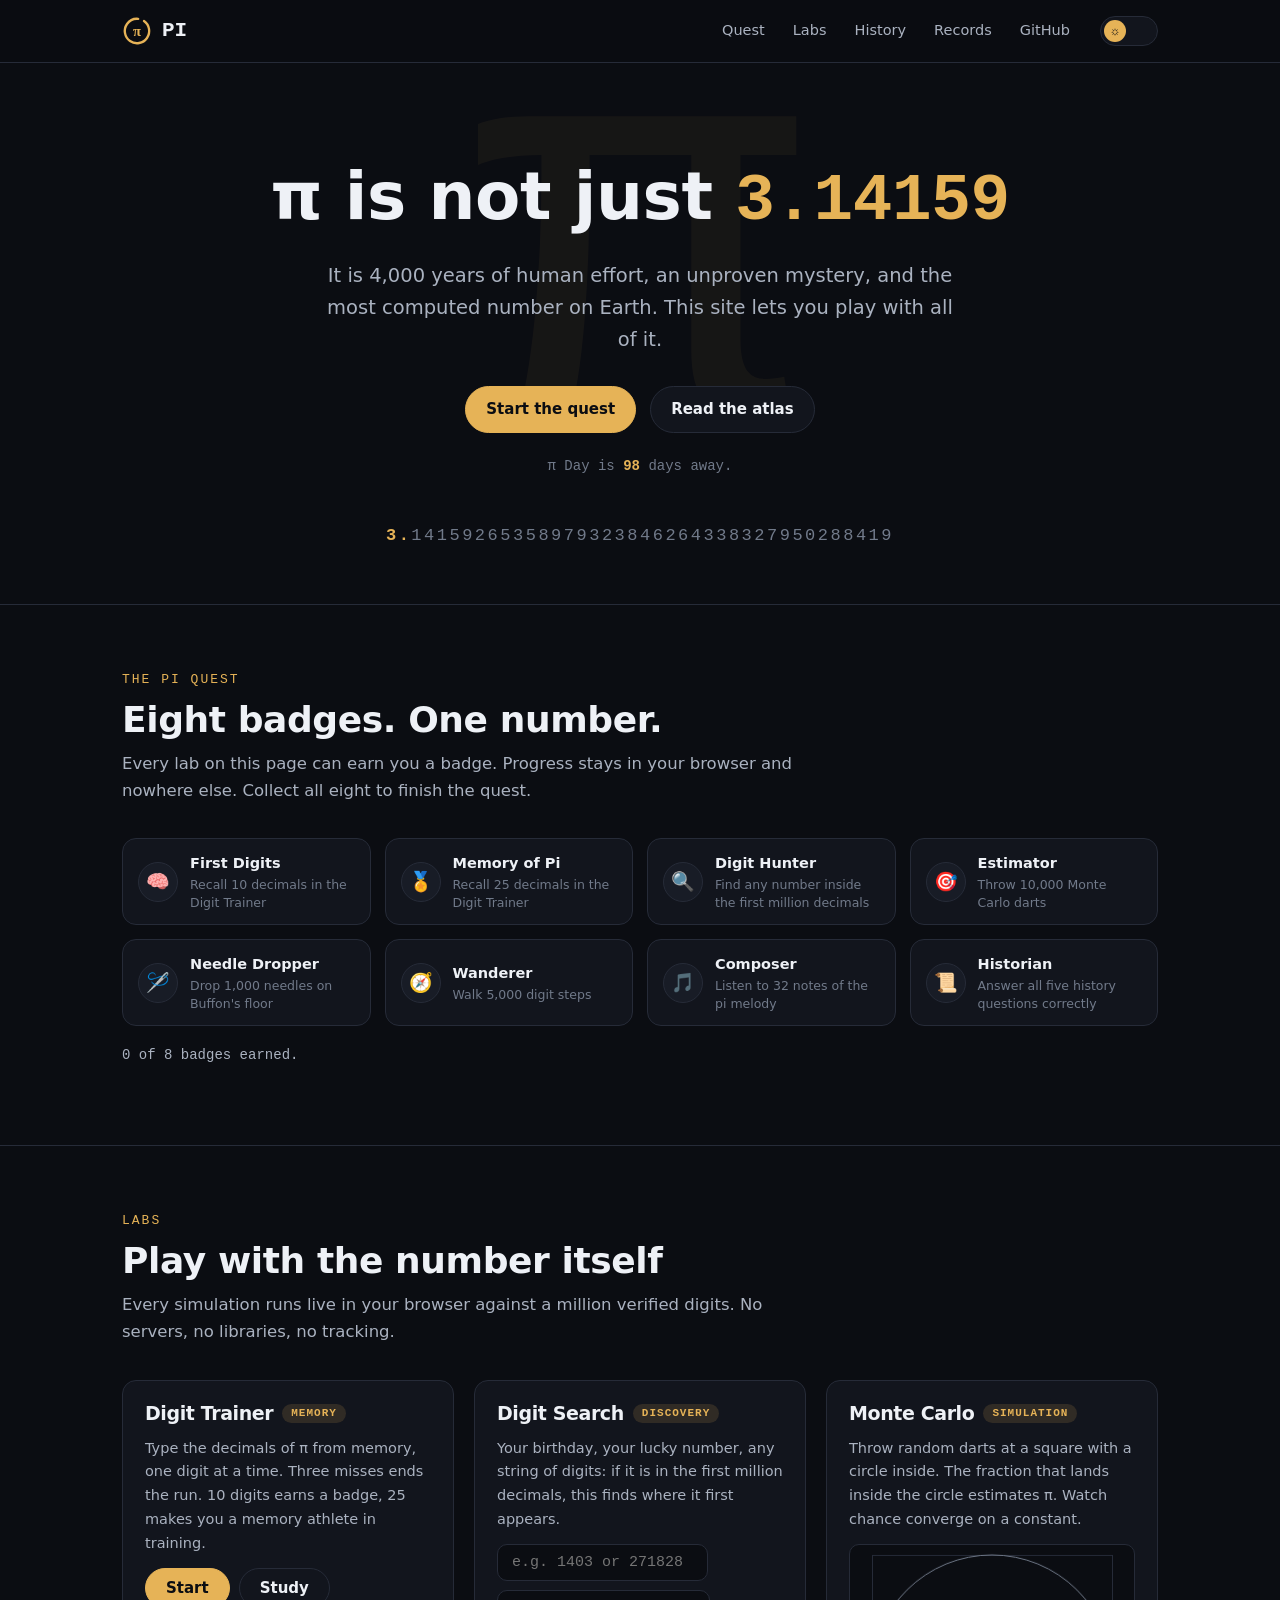
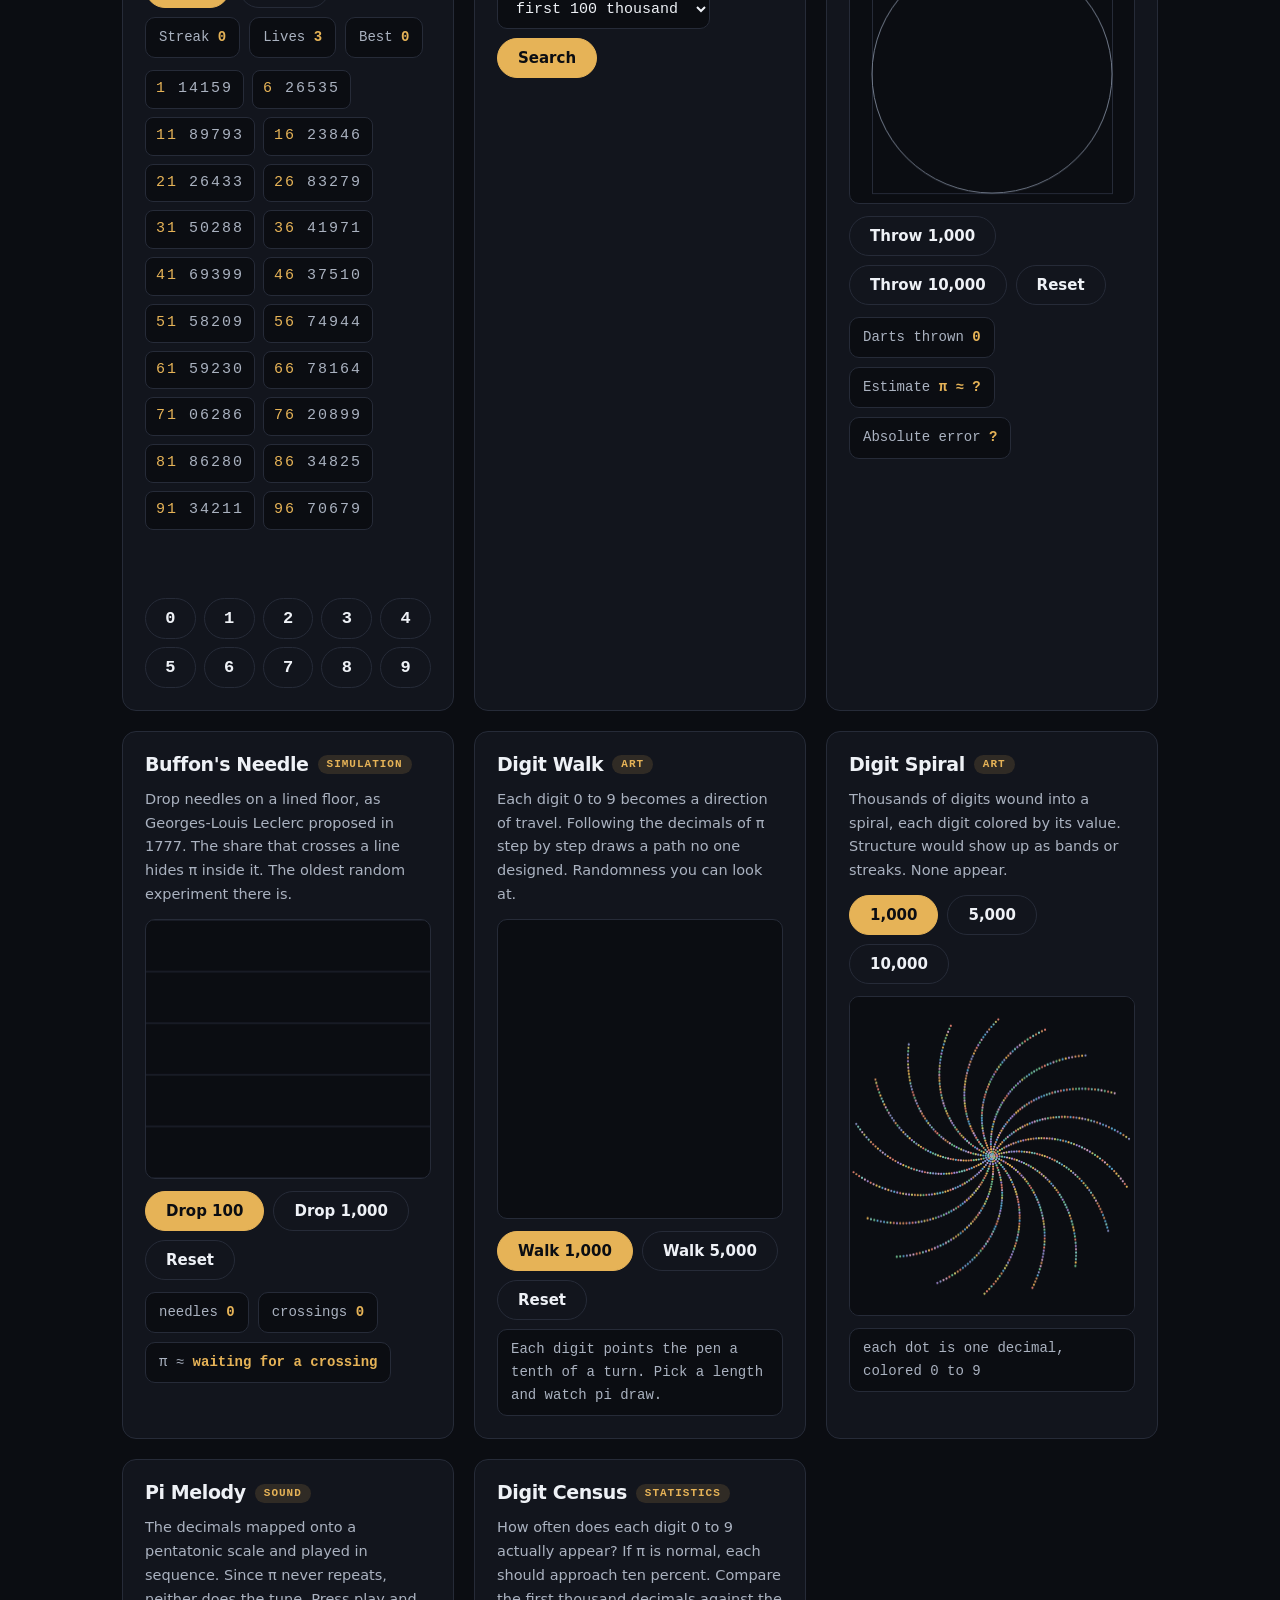
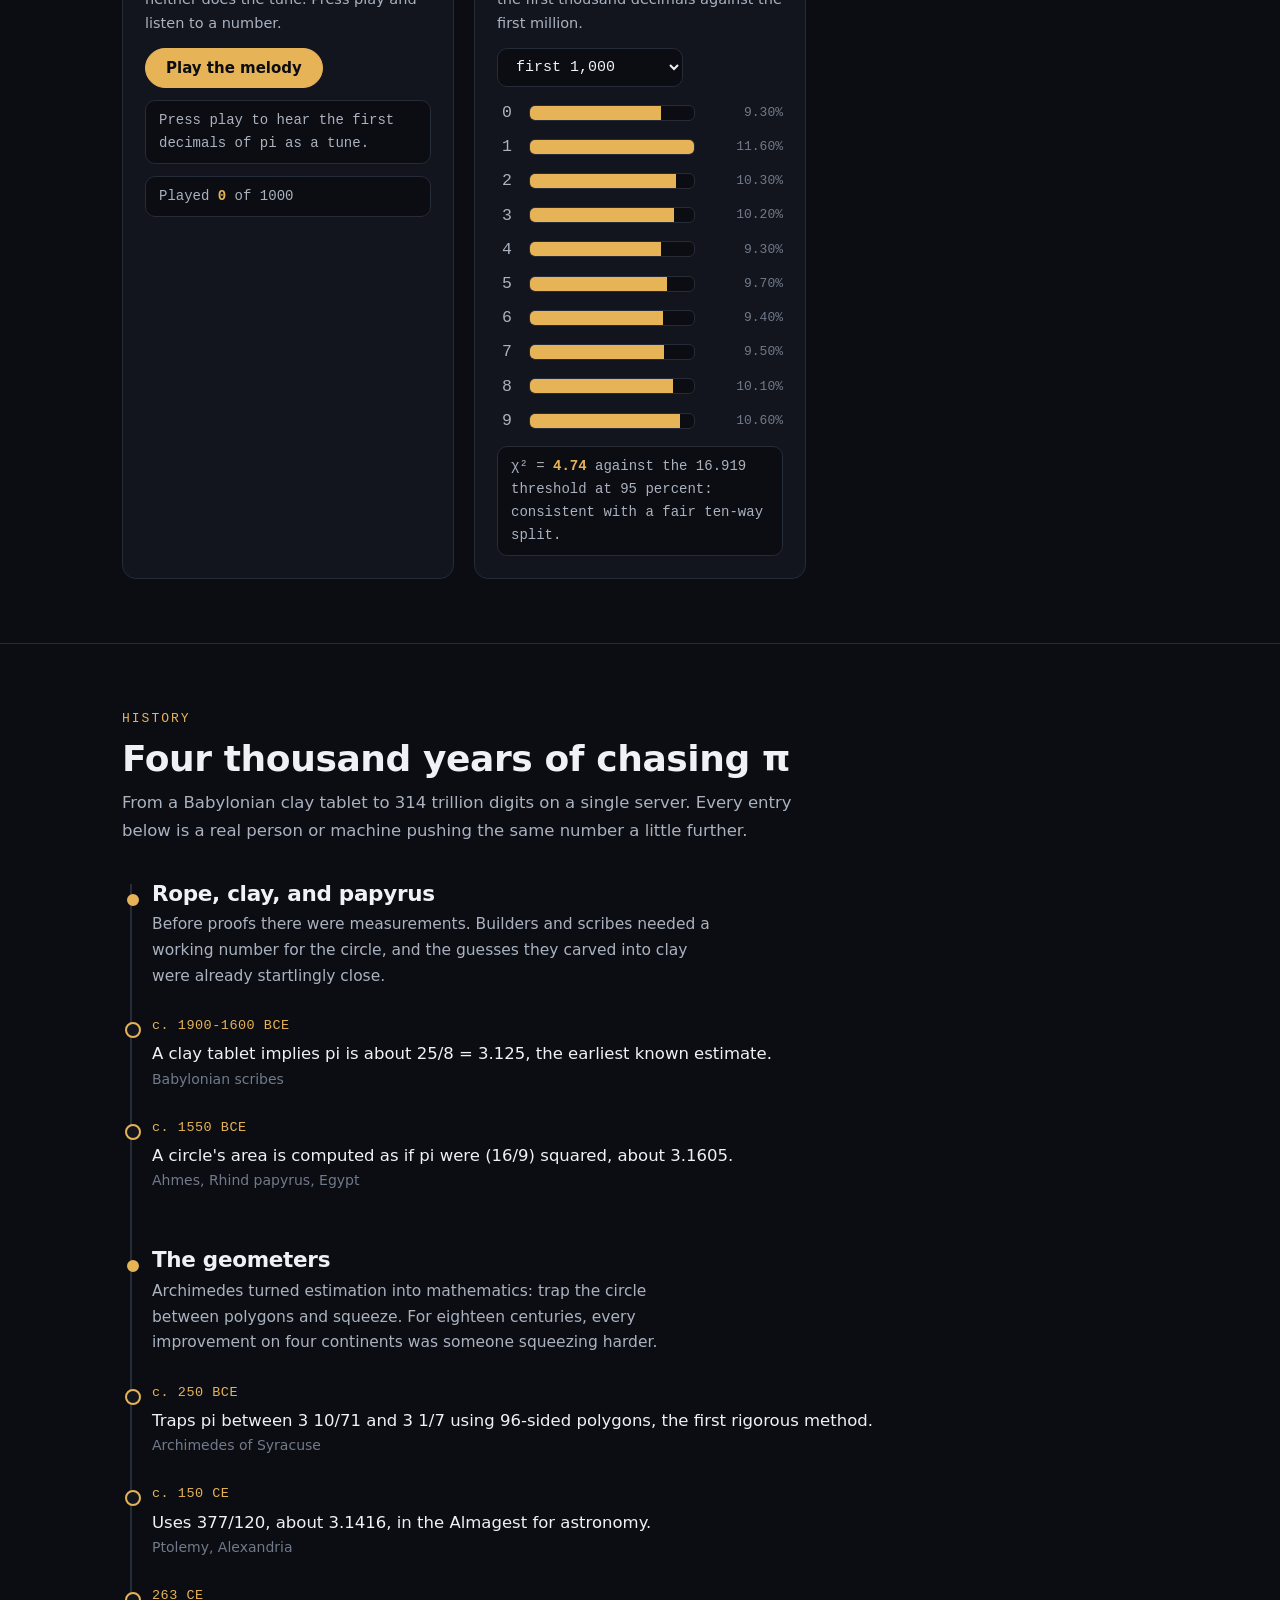
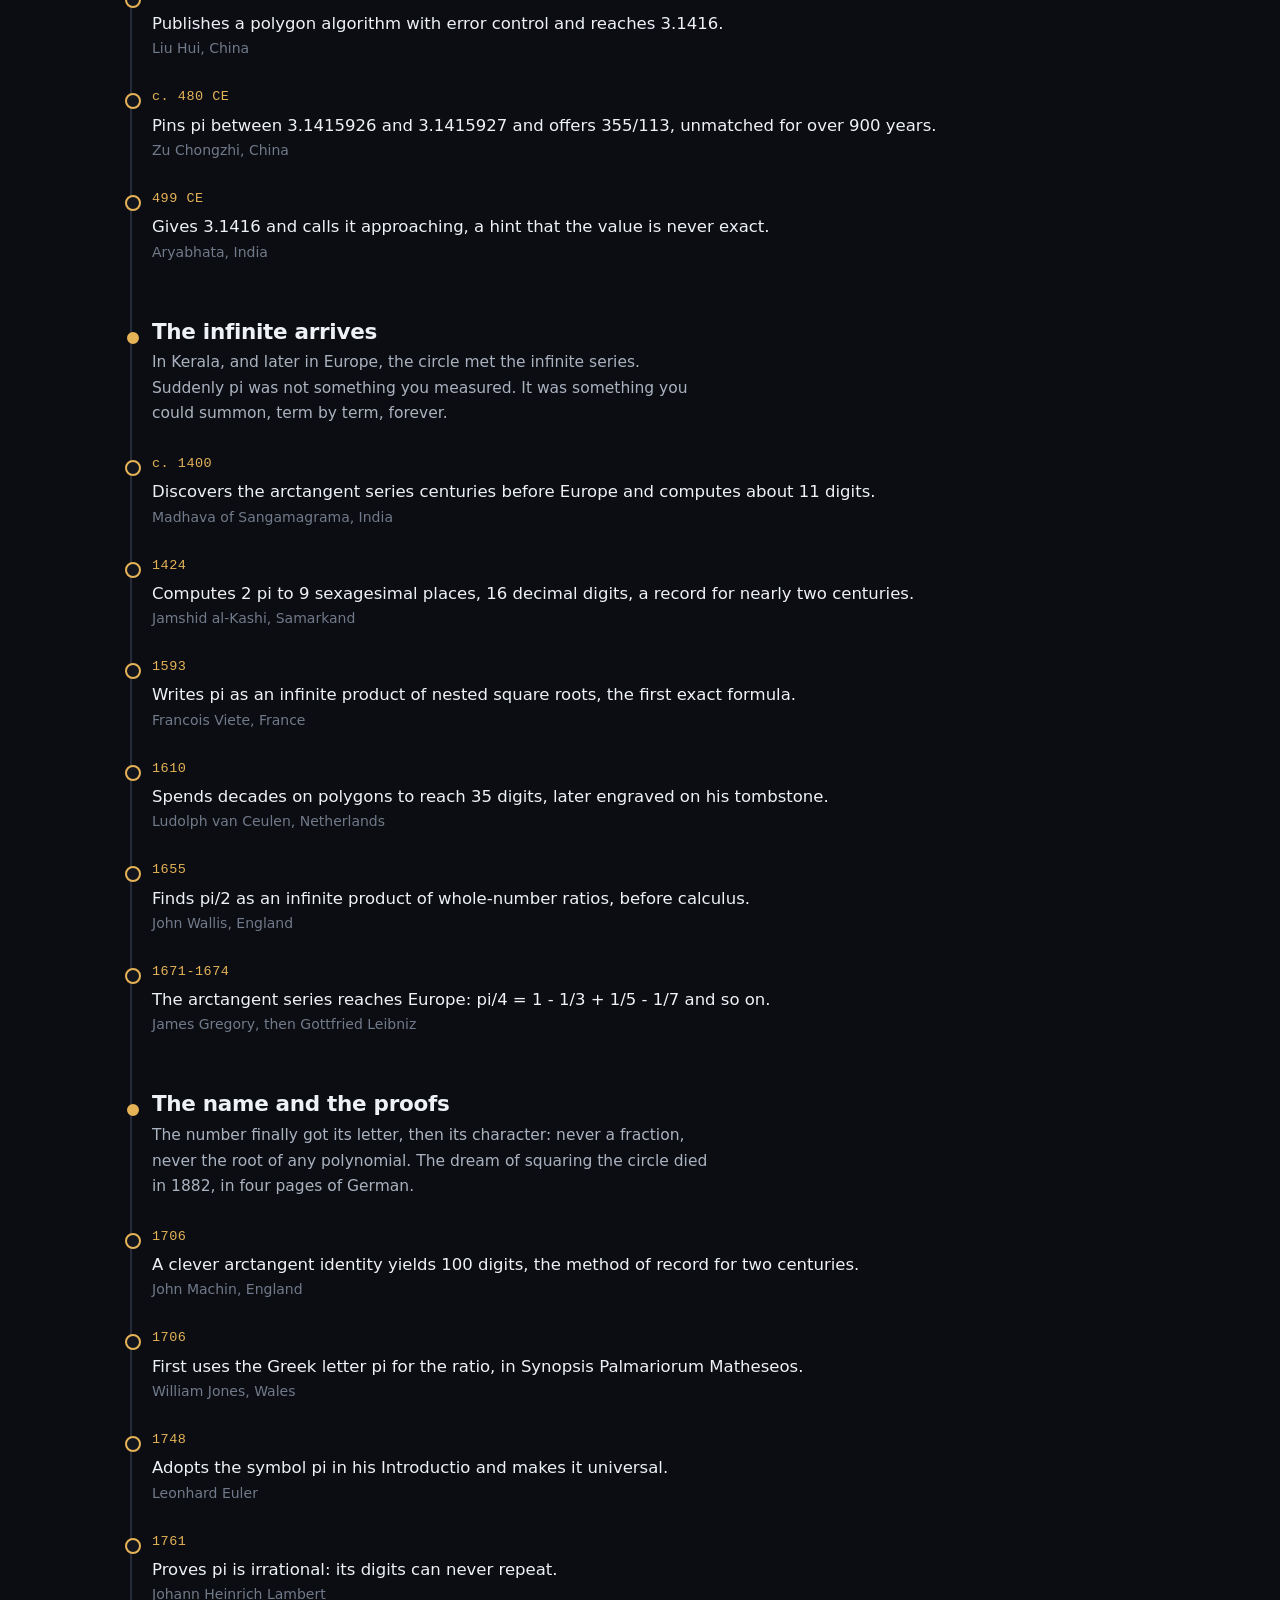
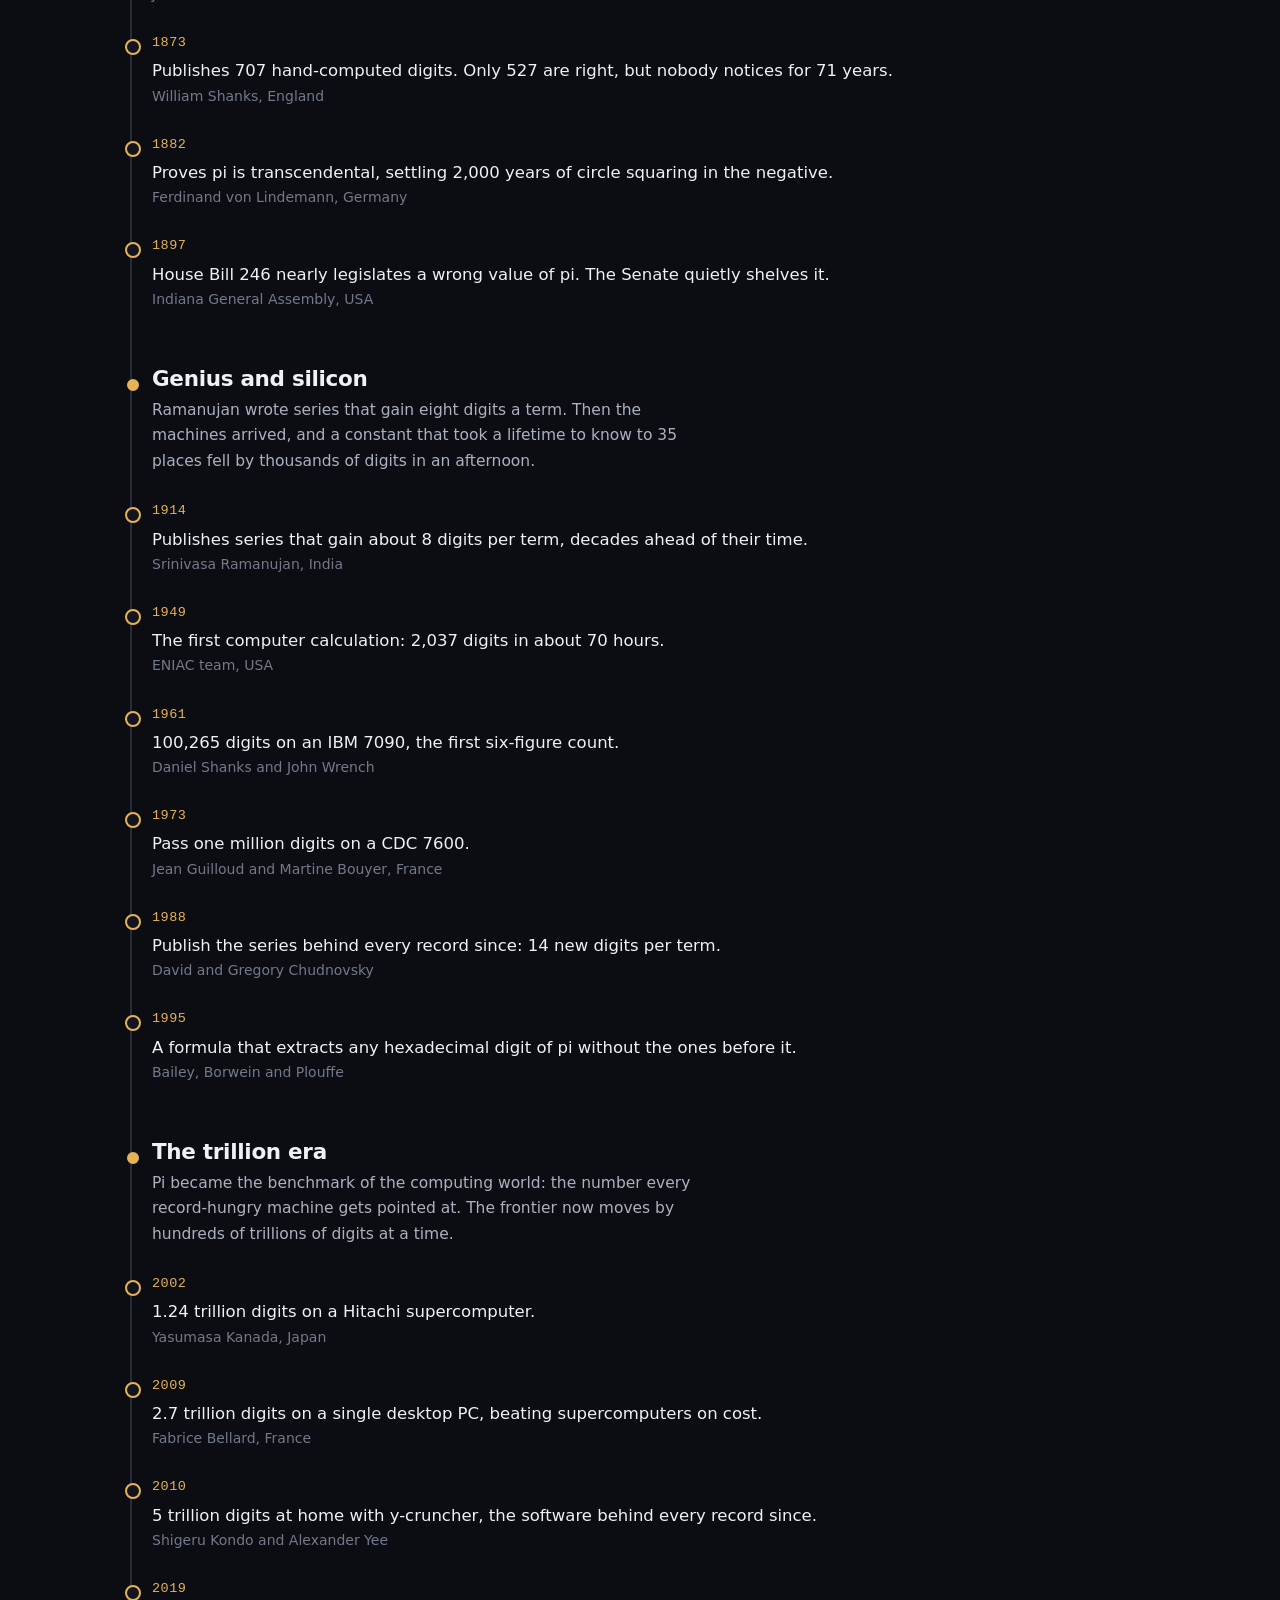
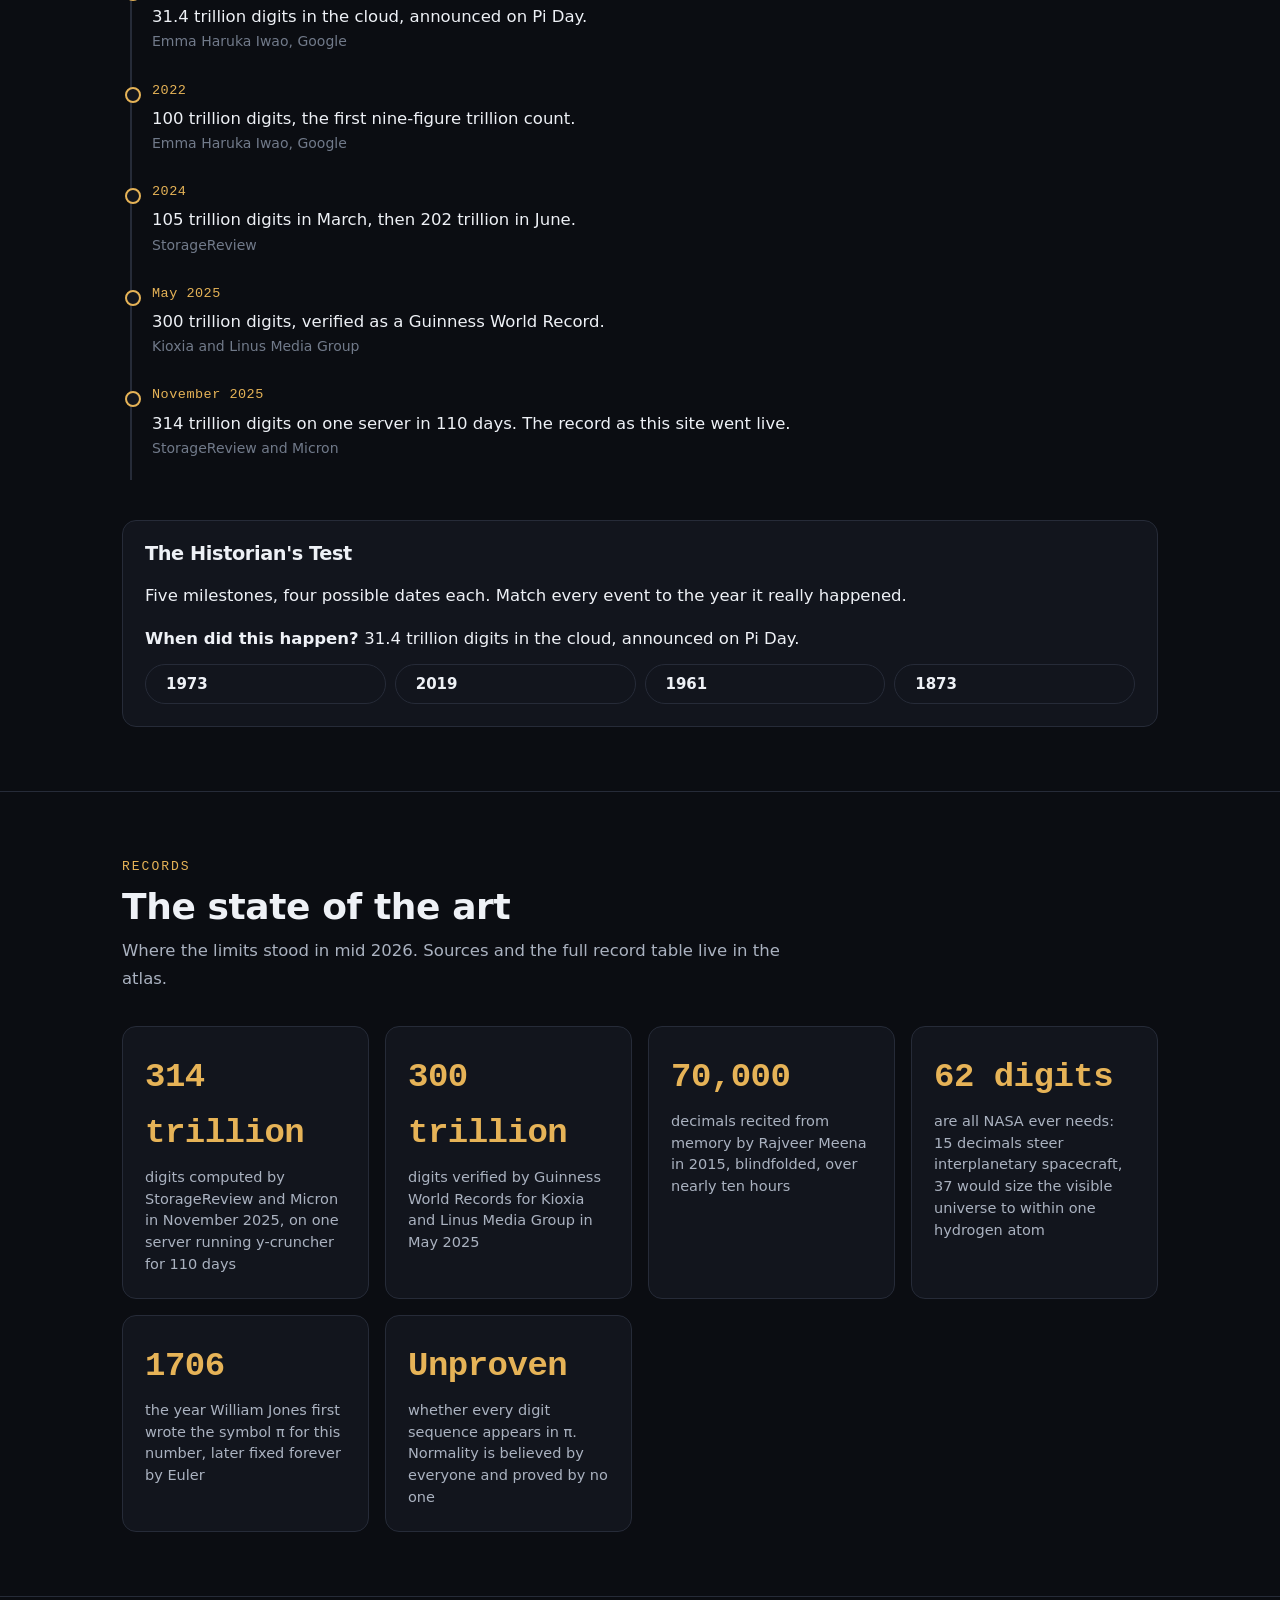
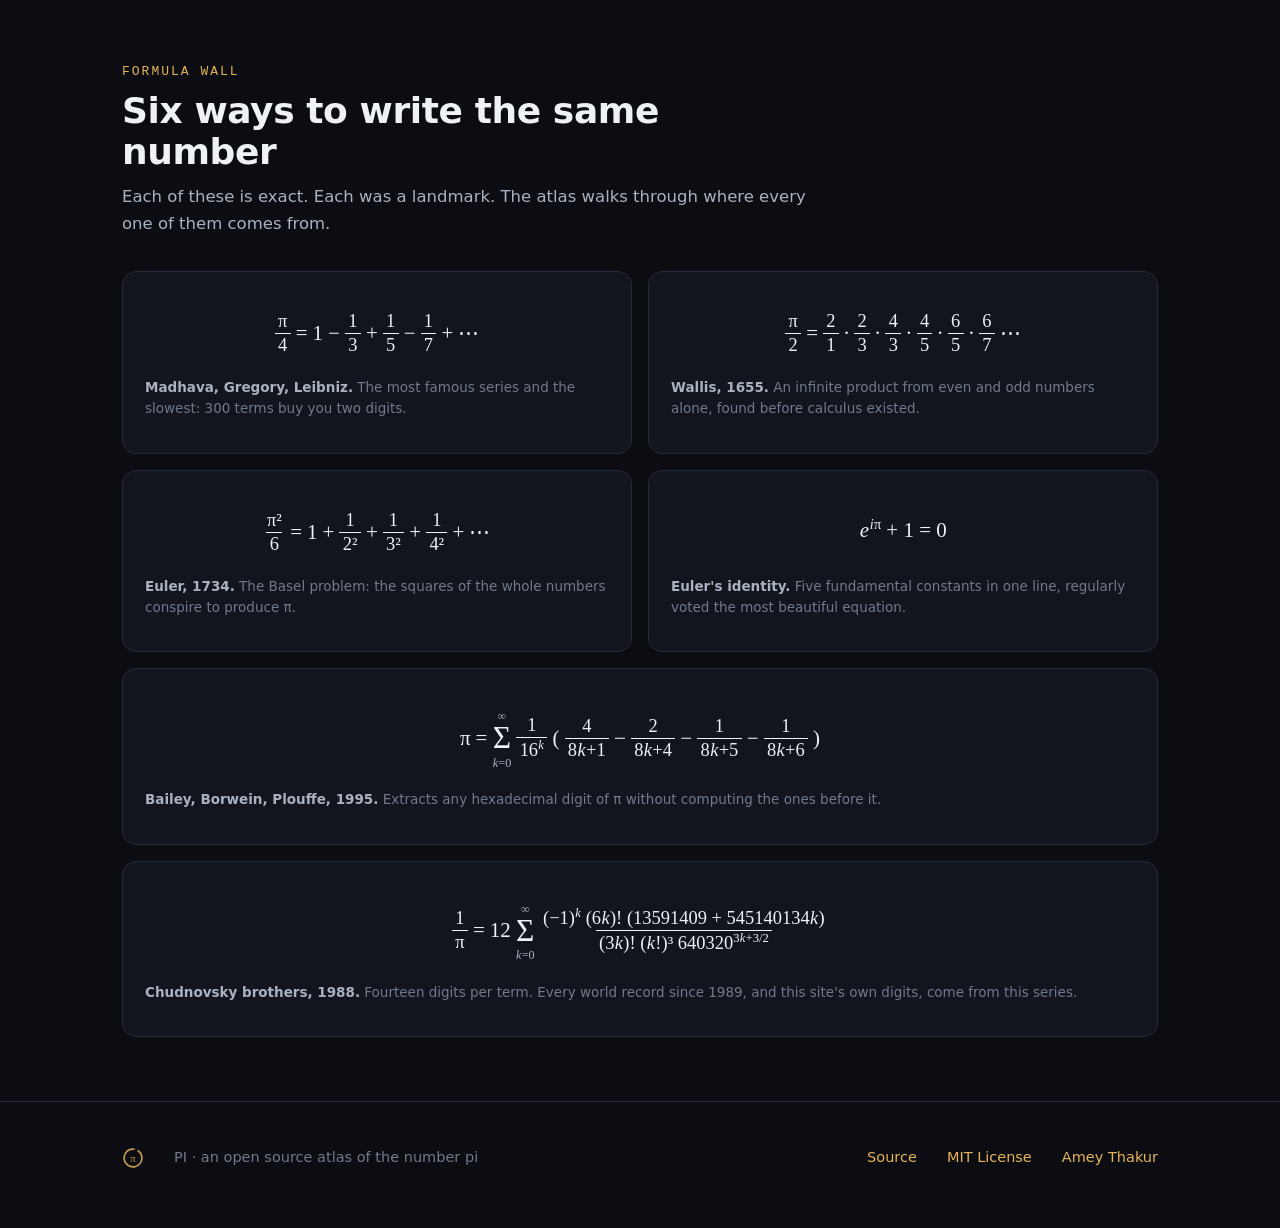
==== commit 00d2006a: "π" ====
--- a/docs/index.html
+++ b/docs/index.html
@@ -25,6 +25,9 @@
 <meta property="og:image" content="https://amey-thakur.github.io/PI/social-preview.png">
 <meta name="twitter:card" content="summary_large_image">
 <meta name="twitter:image" content="https://amey-thakur.github.io/PI/social-preview.png">
+<meta property="og:site_name" content="PI">
+<meta name="theme-color" content="#0b0d12" media="(prefers-color-scheme: dark)">
+<meta name="theme-color" content="#faf6ef" media="(prefers-color-scheme: light)">
 <link rel="canonical" href="https://amey-thakur.github.io/PI/">
 <link rel="icon" type="image/svg+xml" href="favicon.svg">
 <link rel="stylesheet" href="style.css">
@@ -83,6 +86,7 @@
       <a class="btn btn-primary" href="#quest">Start the quest</a>
       <a class="btn" href="https://github.com/Amey-Thakur/PI#readme" rel="noopener">Read the atlas</a>
     </div>
+    <p class="pi-day" id="pi-day"></p>
     <div class="ticker" id="ticker" aria-hidden="true"></div>
   </section>
 
@@ -358,6 +362,7 @@
 
 <script src="js/theme.js"></script>
 <script src="js/digits.js"></script>
+<script src="js/piday.js"></script>
 <script src="js/canvas.js"></script>
 <script src="js/quest.js"></script>
 <script src="js/ticker.js"></script>
--- a/docs/style.css
+++ b/docs/style.css
@@ -188,6 +188,17 @@
   margin-top: 30px;
 }
 
+/* The countdown to the next pi holiday, quiet under the buttons. */
+.pi-day {
+  position: relative;
+  font-family: var(--mono);
+  font-size: 14px;
+  color: var(--text-3);
+  margin: 22px 0 0;
+  min-height: 1em;
+}
+.pi-day b { color: var(--accent); font-weight: 700; }
+
 /* The endless digit stream under the hero copy. */
 .ticker {
   position: relative;
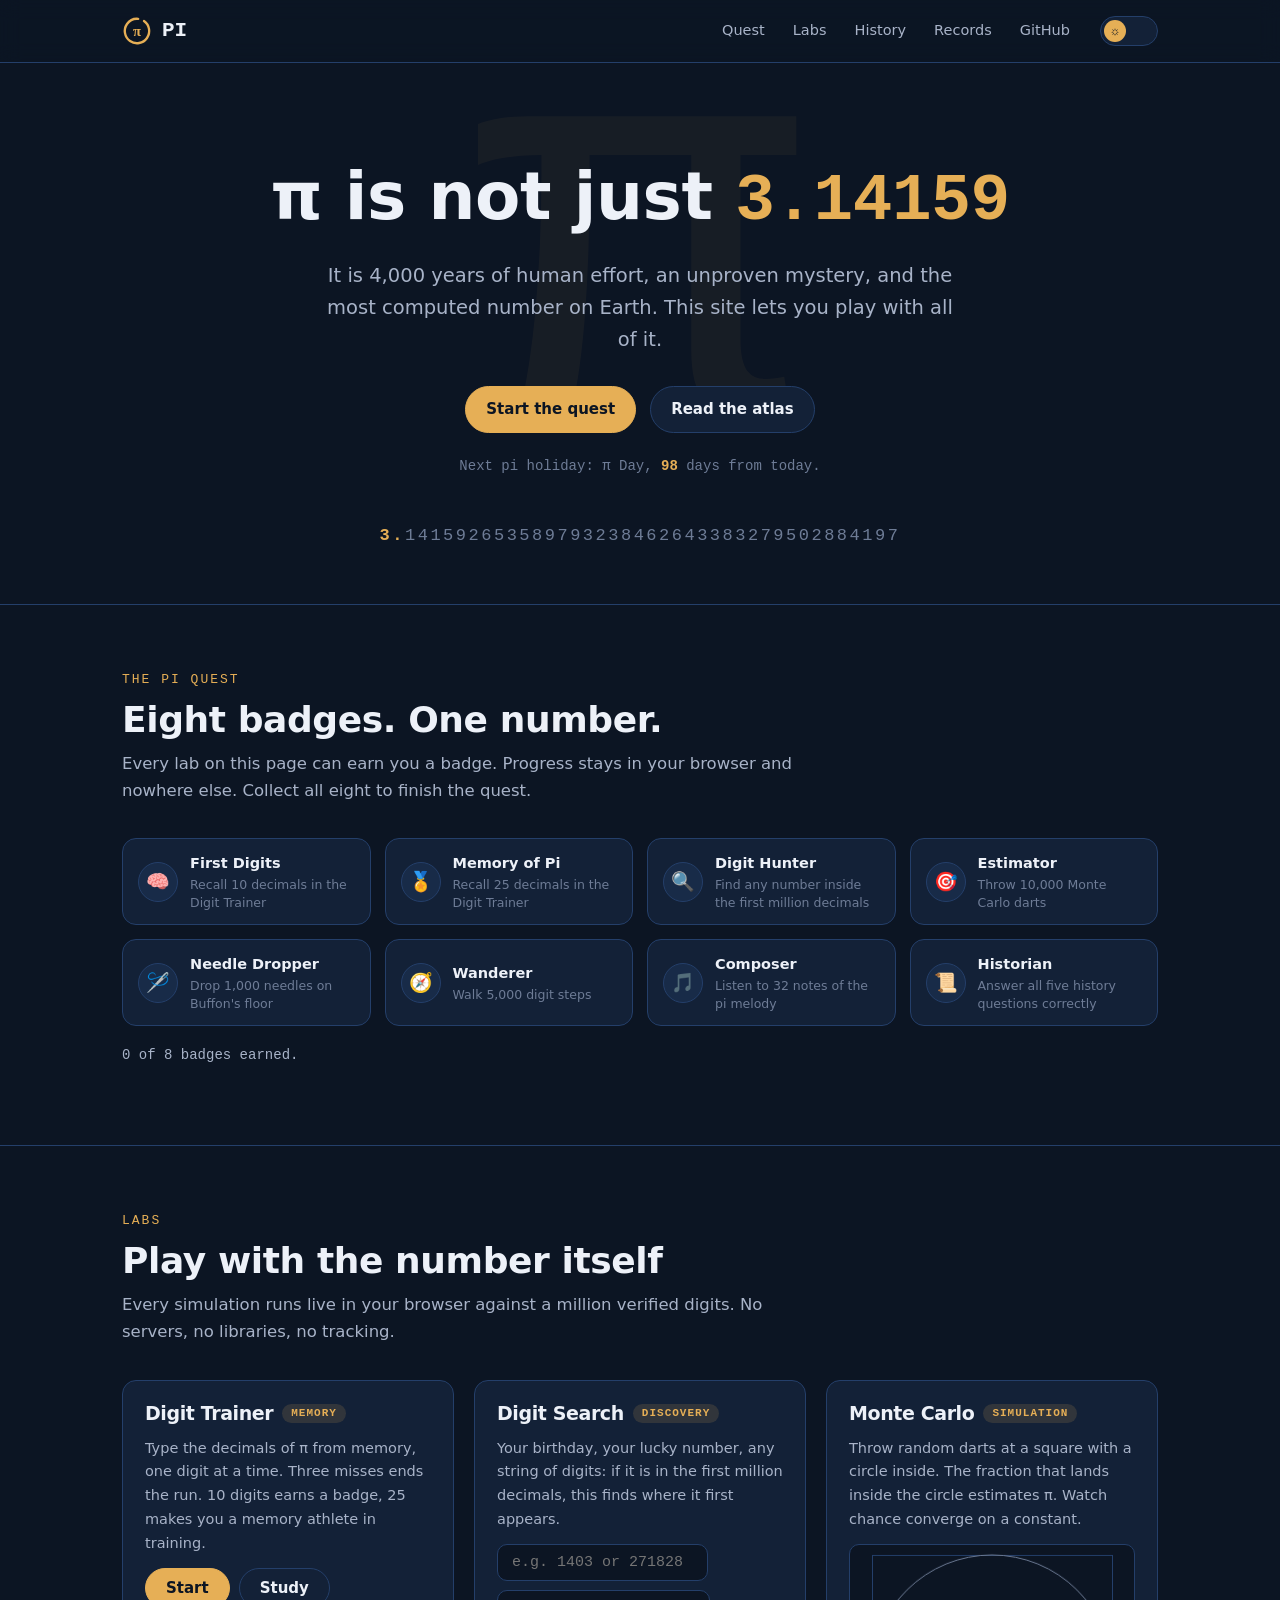
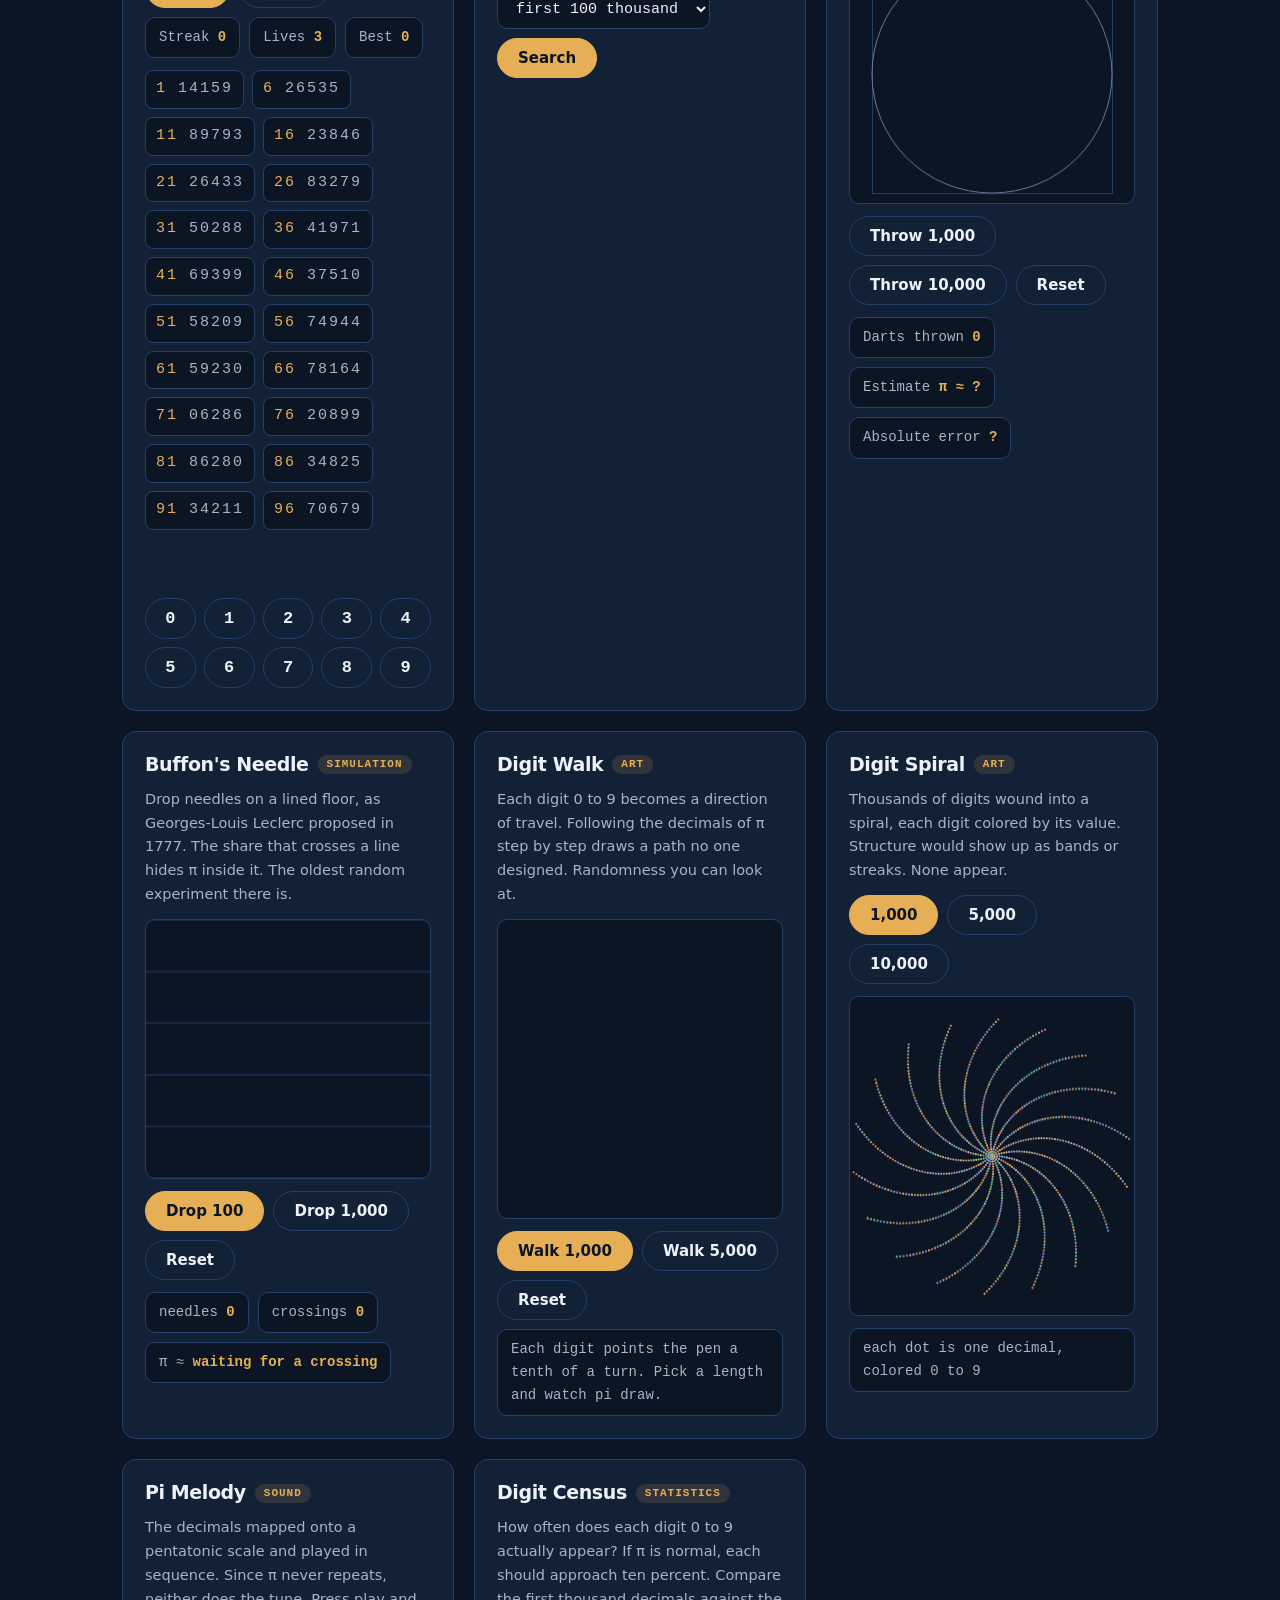
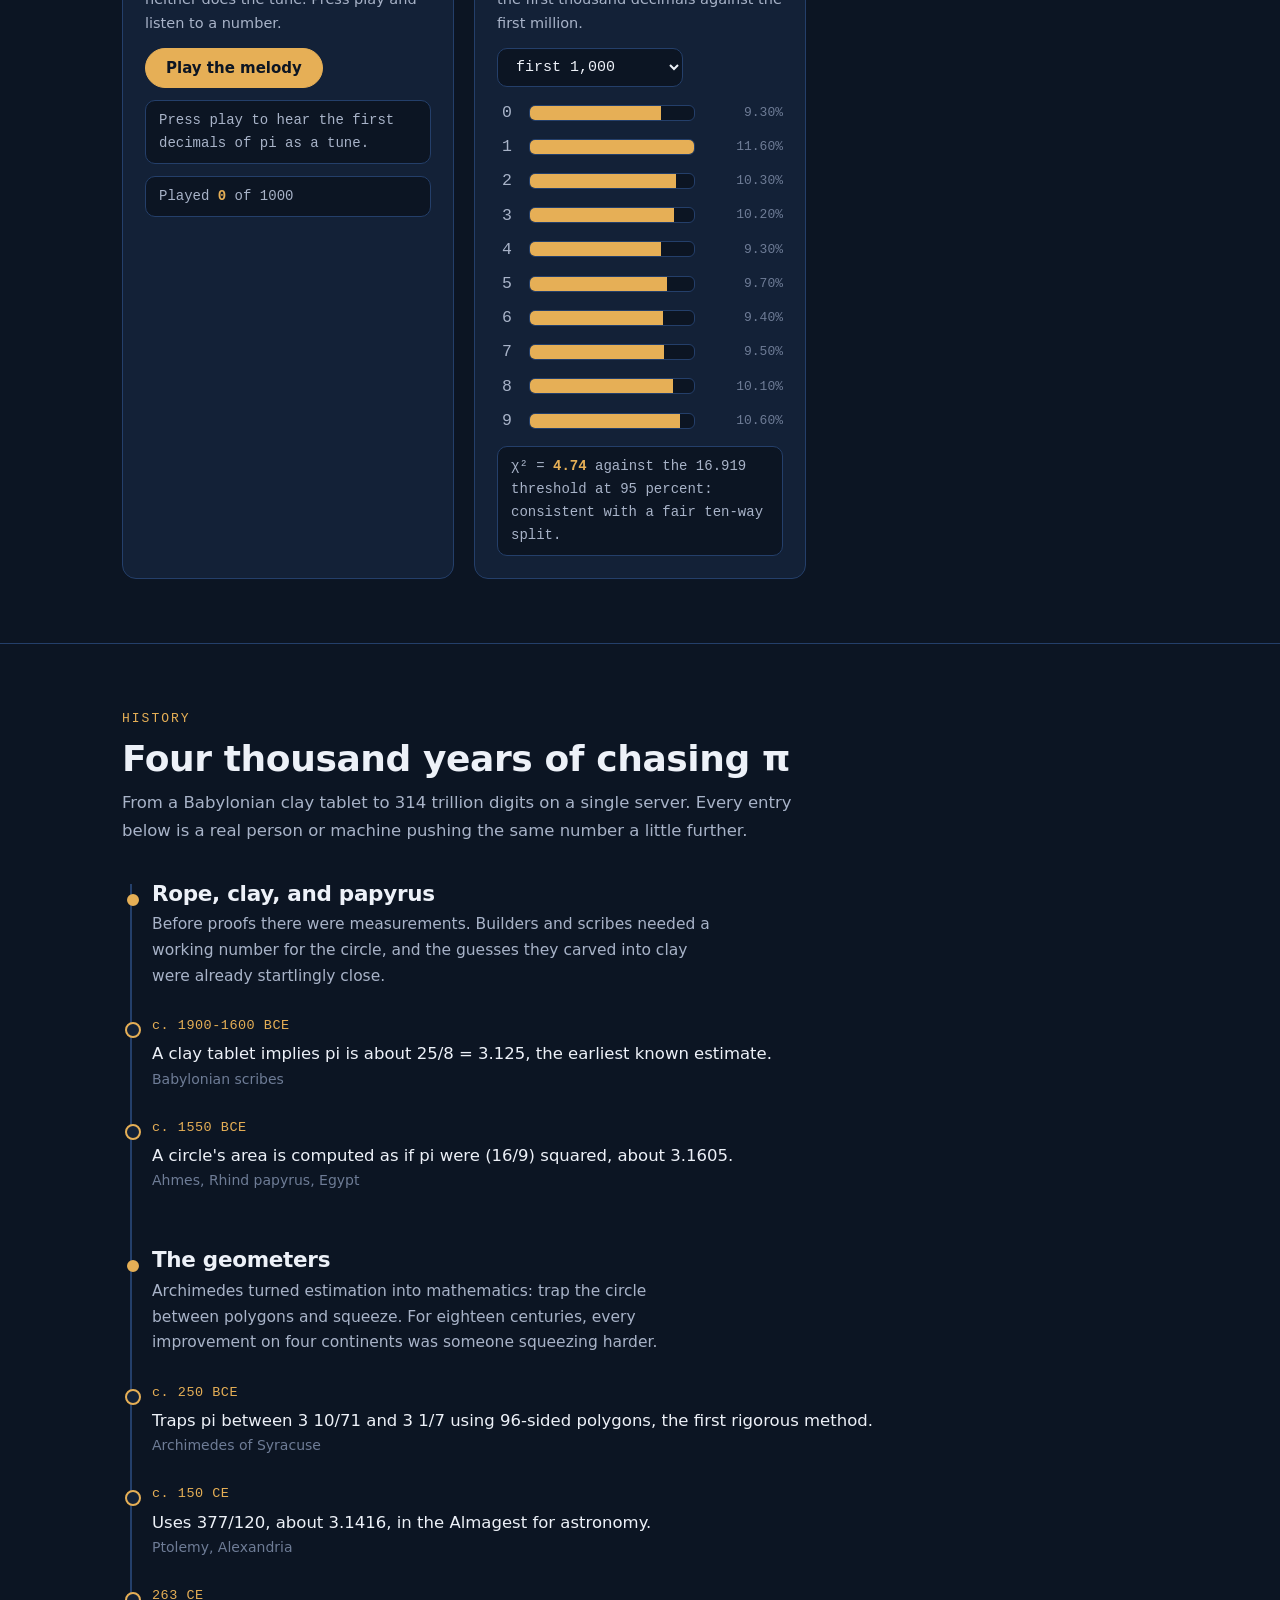
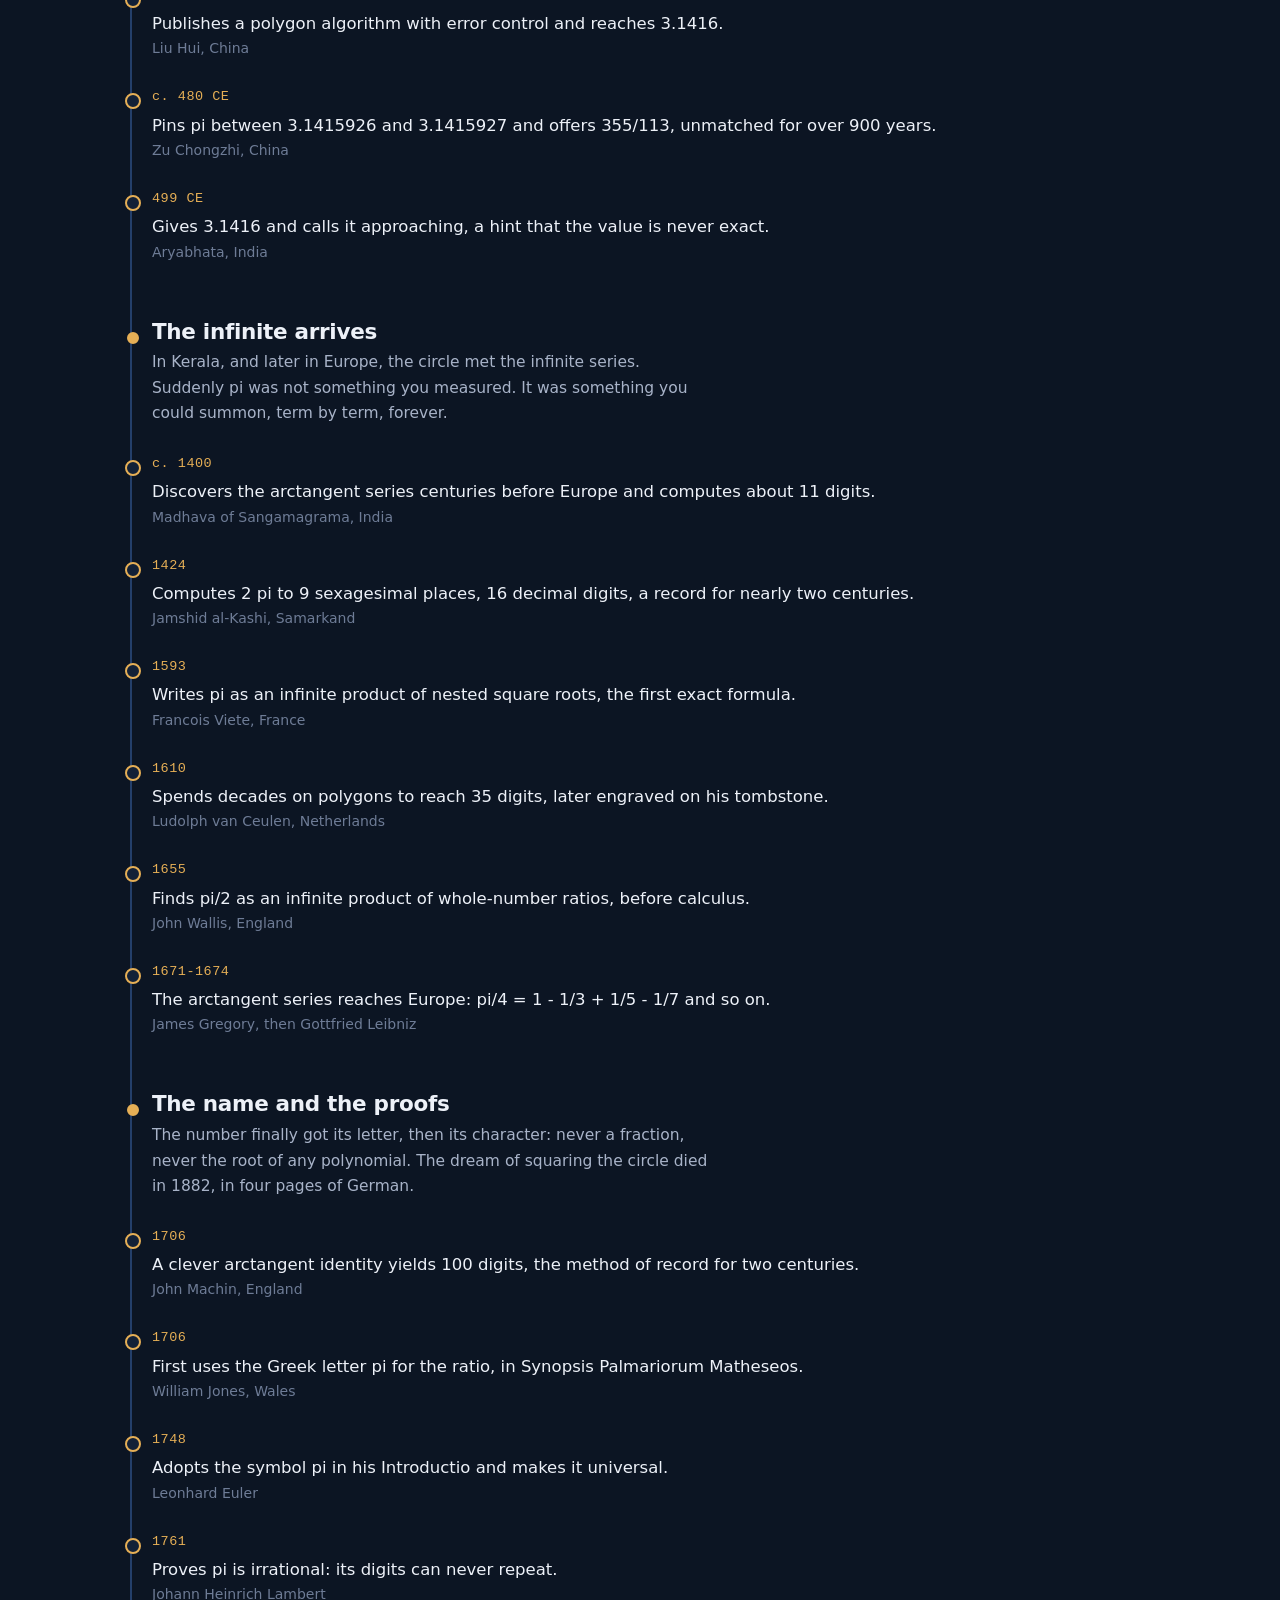
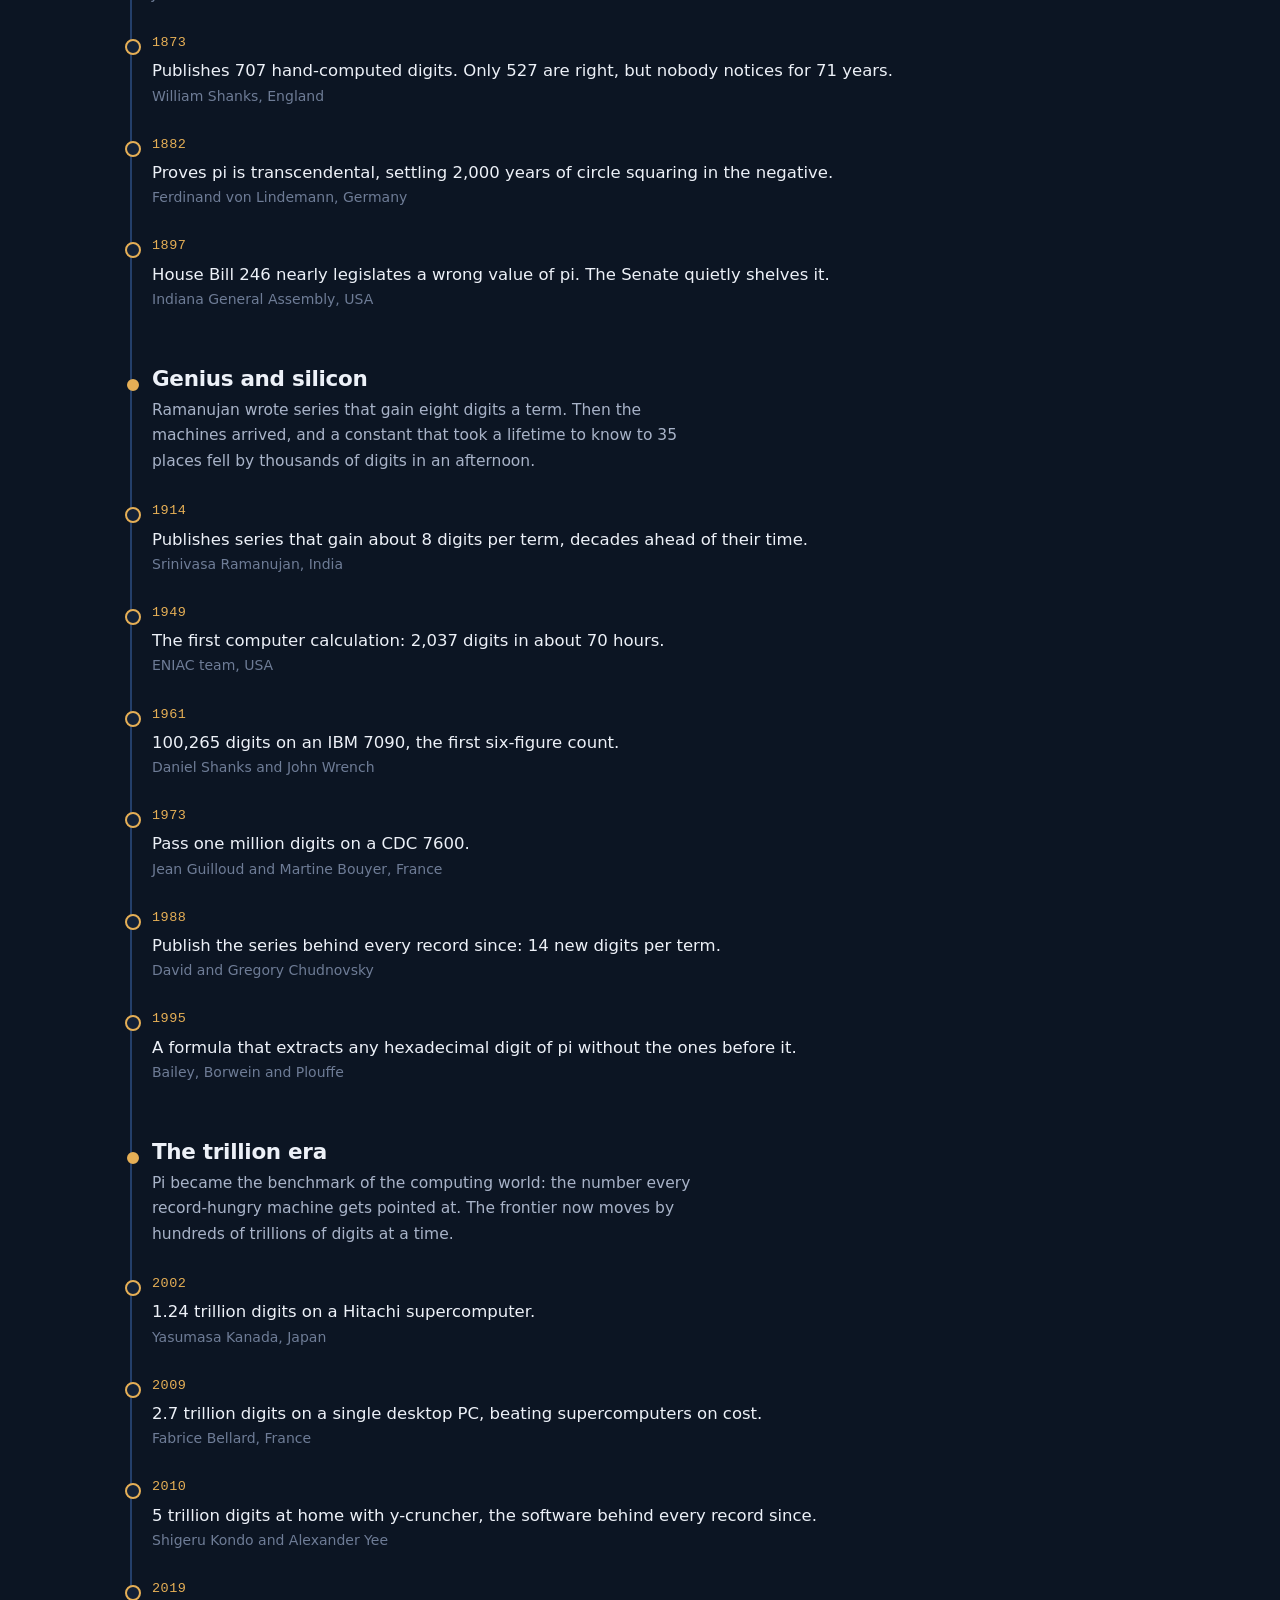
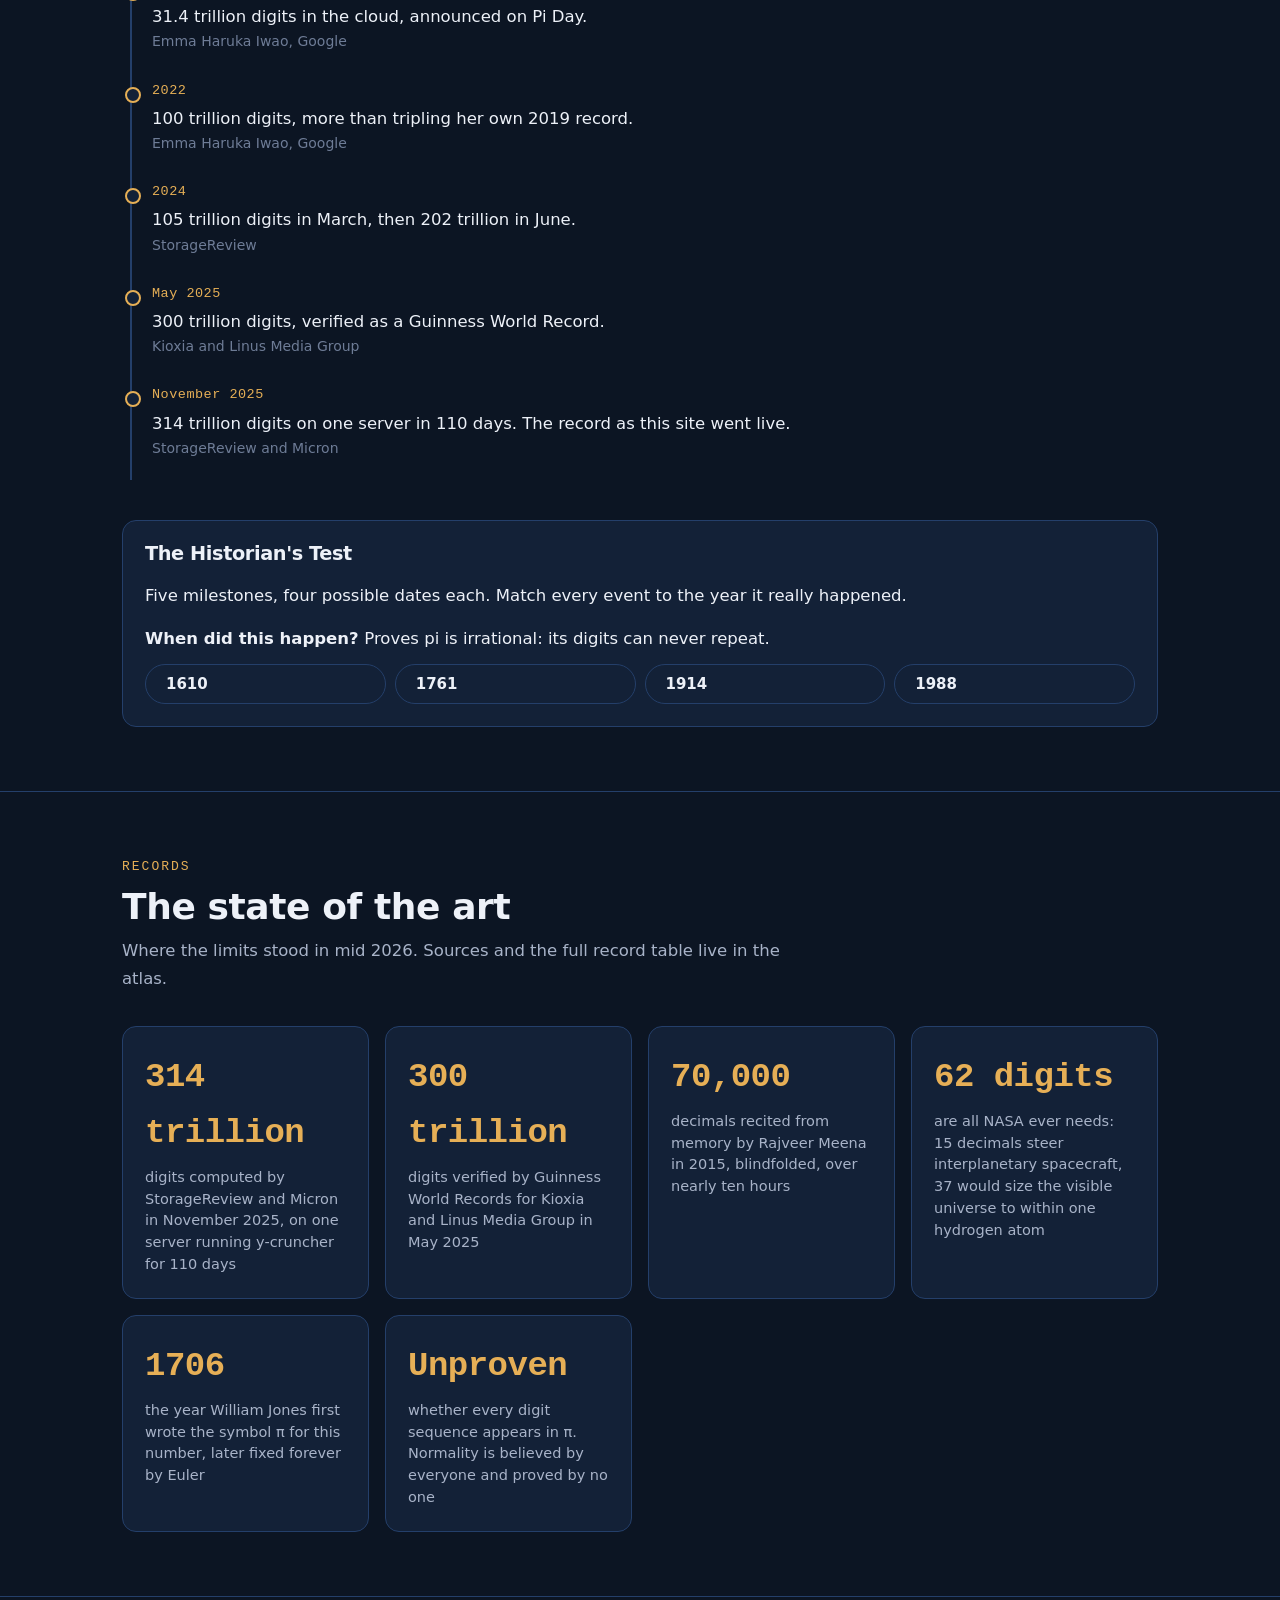
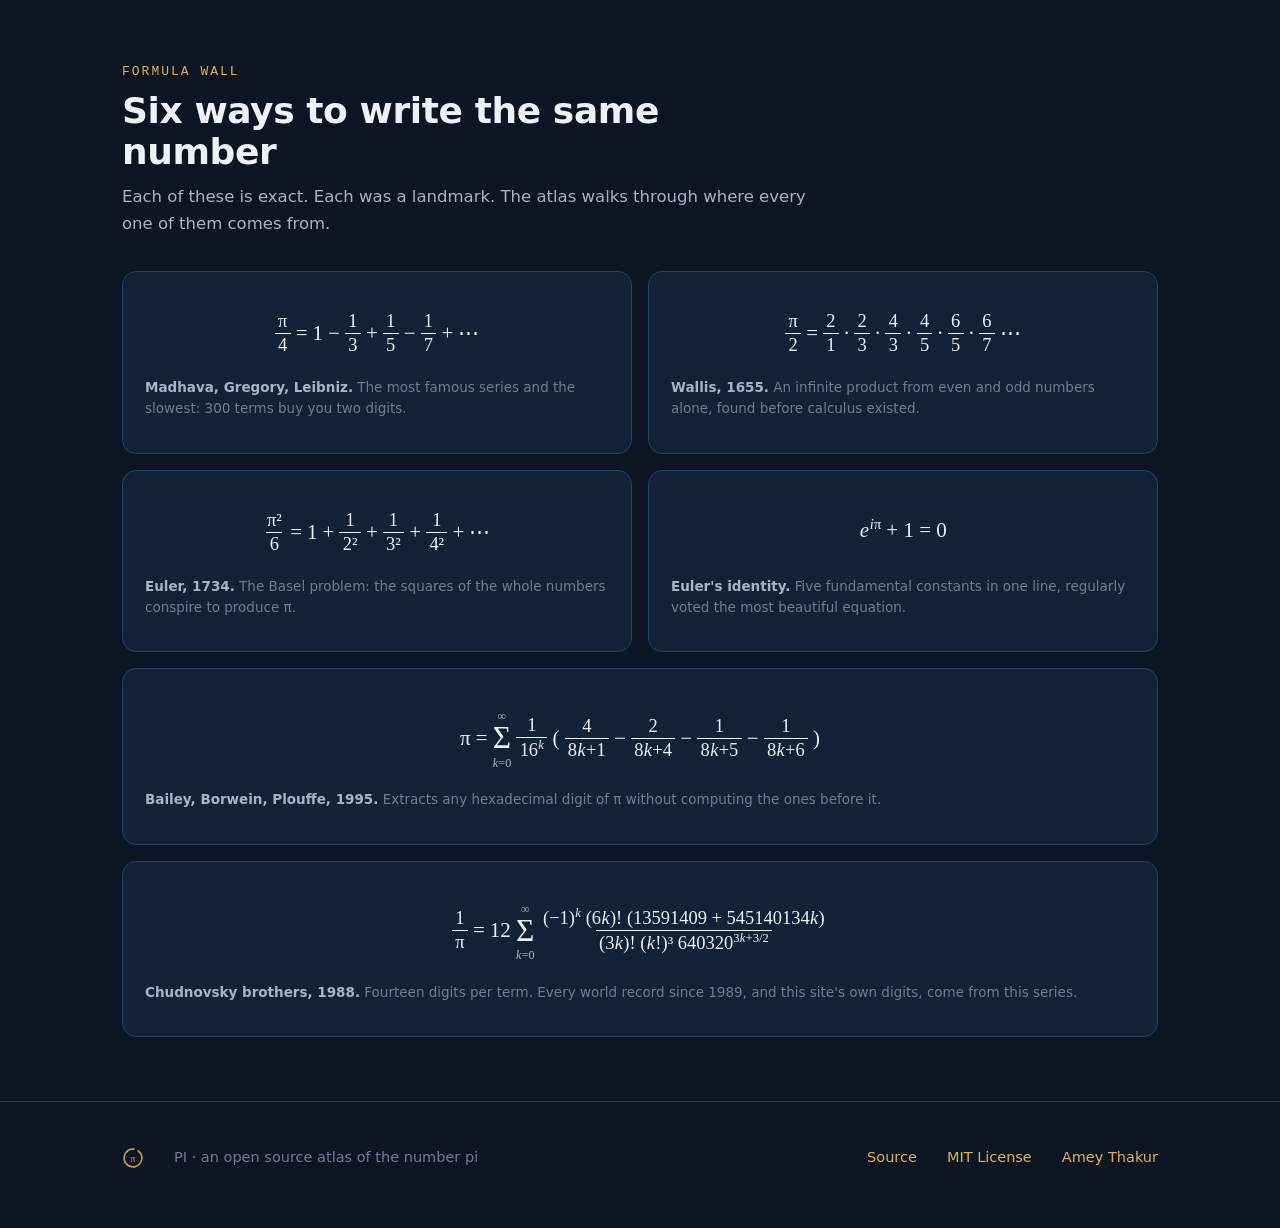
==== commit c2964273: "Color of pi - Dark theme rebuilt on #243F6A, pi's own hexadecimal color - Accent is that blue's comp" ====
--- a/docs/index.html
+++ b/docs/index.html
@@ -26,7 +26,7 @@
 <meta name="twitter:card" content="summary_large_image">
 <meta name="twitter:image" content="https://amey-thakur.github.io/PI/social-preview.png">
 <meta property="og:site_name" content="PI">
-<meta name="theme-color" content="#0b0d12" media="(prefers-color-scheme: dark)">
+<meta name="theme-color" content="#0c1523" media="(prefers-color-scheme: dark)">
 <meta name="theme-color" content="#faf6ef" media="(prefers-color-scheme: light)">
 <link rel="canonical" href="https://amey-thakur.github.io/PI/">
 <link rel="icon" type="image/svg+xml" href="favicon.svg">
--- a/docs/style.css
+++ b/docs/style.css
@@ -1,11 +1,13 @@
 /*
  * Name: style.css
  * Purpose: The complete design system for the PI site.
- * Description: One stylesheet for the whole experience. Dark is the default
- *   because the site opens on a stream of glowing digits; light mode is a
- *   warm paper theme. Every color lives in a variable so the canvas labs can
- *   read them at runtime and stay in tune with the active theme. System
- *   fonts only: the site must work with the network cable unplugged.
+ * Description: One stylesheet for the whole experience. The palette is
+ *   derived from pi itself: in hexadecimal pi is 3.243F6A88..., and reading
+ *   those fractional digits as a color gives #243F6A, the deep blue this
+ *   dark theme is built on (borders wear it exactly). The gold accent is
+ *   that blue's complement, and light mode is pastry cream for the Pi Day
+ *   pie. Every color lives in a variable so the canvas labs can read them
+ *   at runtime. System fonts only: the site works with the cable unplugged.
  * Tech Stack: Plain CSS, no build step
  * License: MIT
  * Author: Amey Thakur (https://github.com/Amey-Thakur)
@@ -13,18 +15,21 @@
  */
 
 :root {
-  --bg: #0b0d12;
-  --surface: #12151d;
-  --surface-2: #181c26;
-  --border: #262b38;
-  --text-1: #eef1f6;
-  --text-2: #aab2c0;
-  --text-3: #717a8a;
-  --accent: #e6b357;
-  --accent-soft: rgba(230, 179, 87, 0.14);
+  /* Pi in hexadecimal is 3.243F6A88...; #243F6A is therefore the color of
+     pi, and every shade below is that blue scaled darker. The accent is
+     its complement: pi's own opposite, which lands on pie-crust gold. */
+  --bg: #0c1523;
+  --surface: #132137;
+  --surface-2: #182b48;
+  --border: #243f6a;
+  --text-1: #edf1f8;
+  --text-2: #a8b3c8;
+  --text-3: #6e7c96;
+  --accent: #e6af56;
+  --accent-soft: rgba(230, 175, 86, 0.14);
   --good: #6fbf8f;
   --bad: #d97b6c;
-  --ink: #0b0d12;
+  --ink: #0c1523;
   --radius: 14px;
   --radius-pill: 999px;
   --mono: ui-monospace, "Cascadia Code", Consolas, "SF Mono", Menlo, monospace;
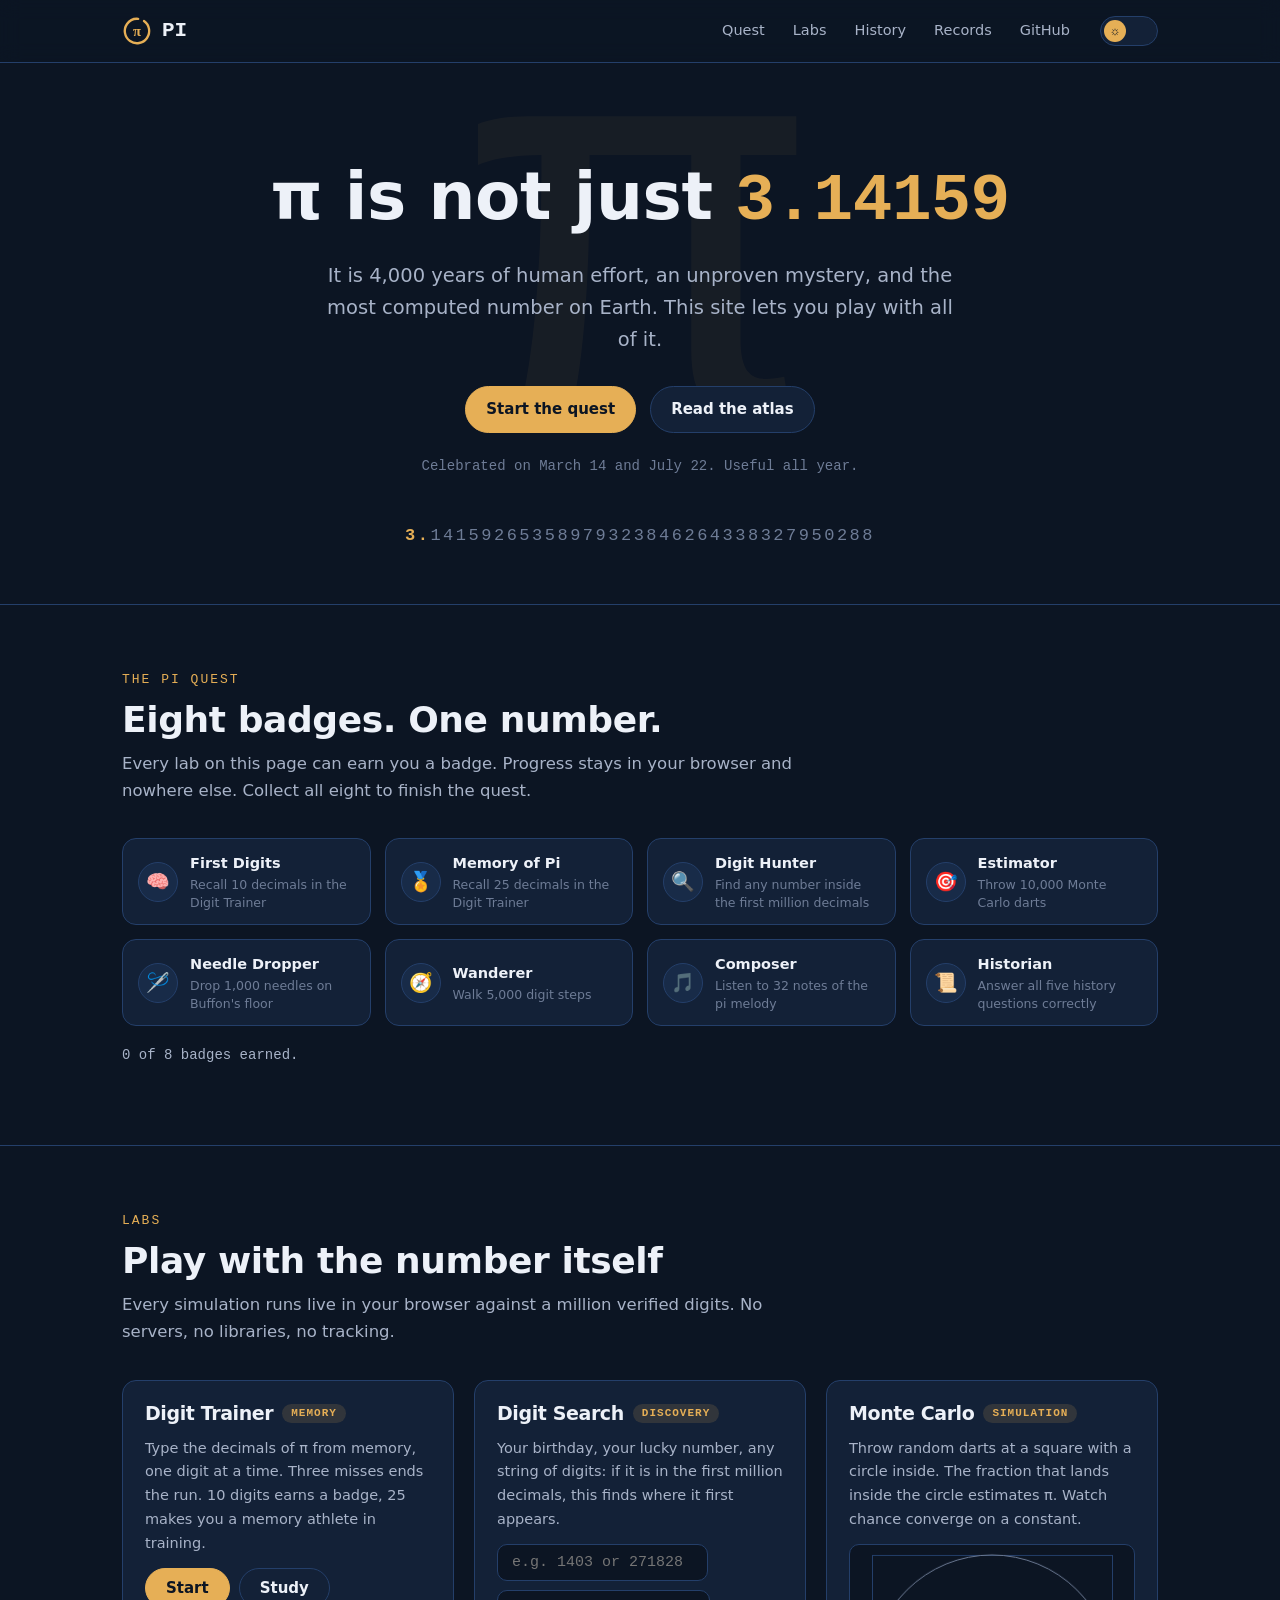
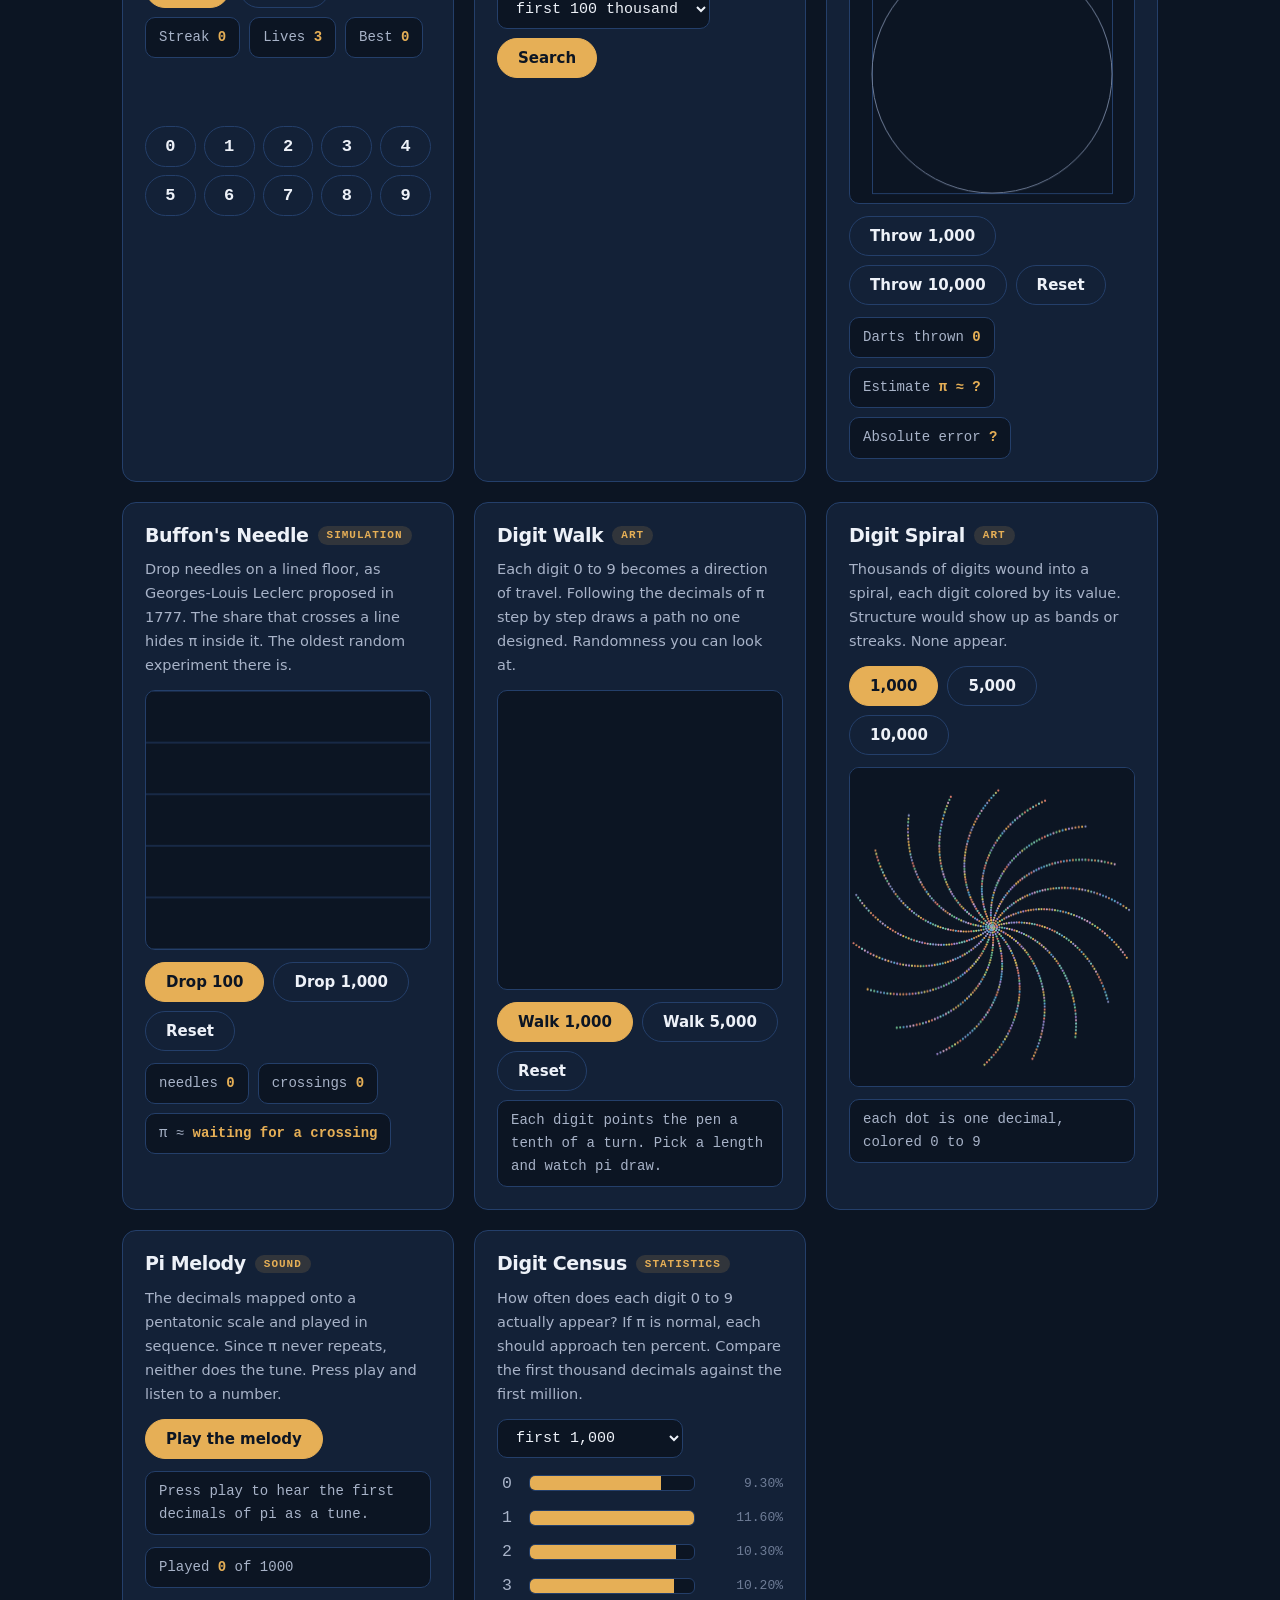
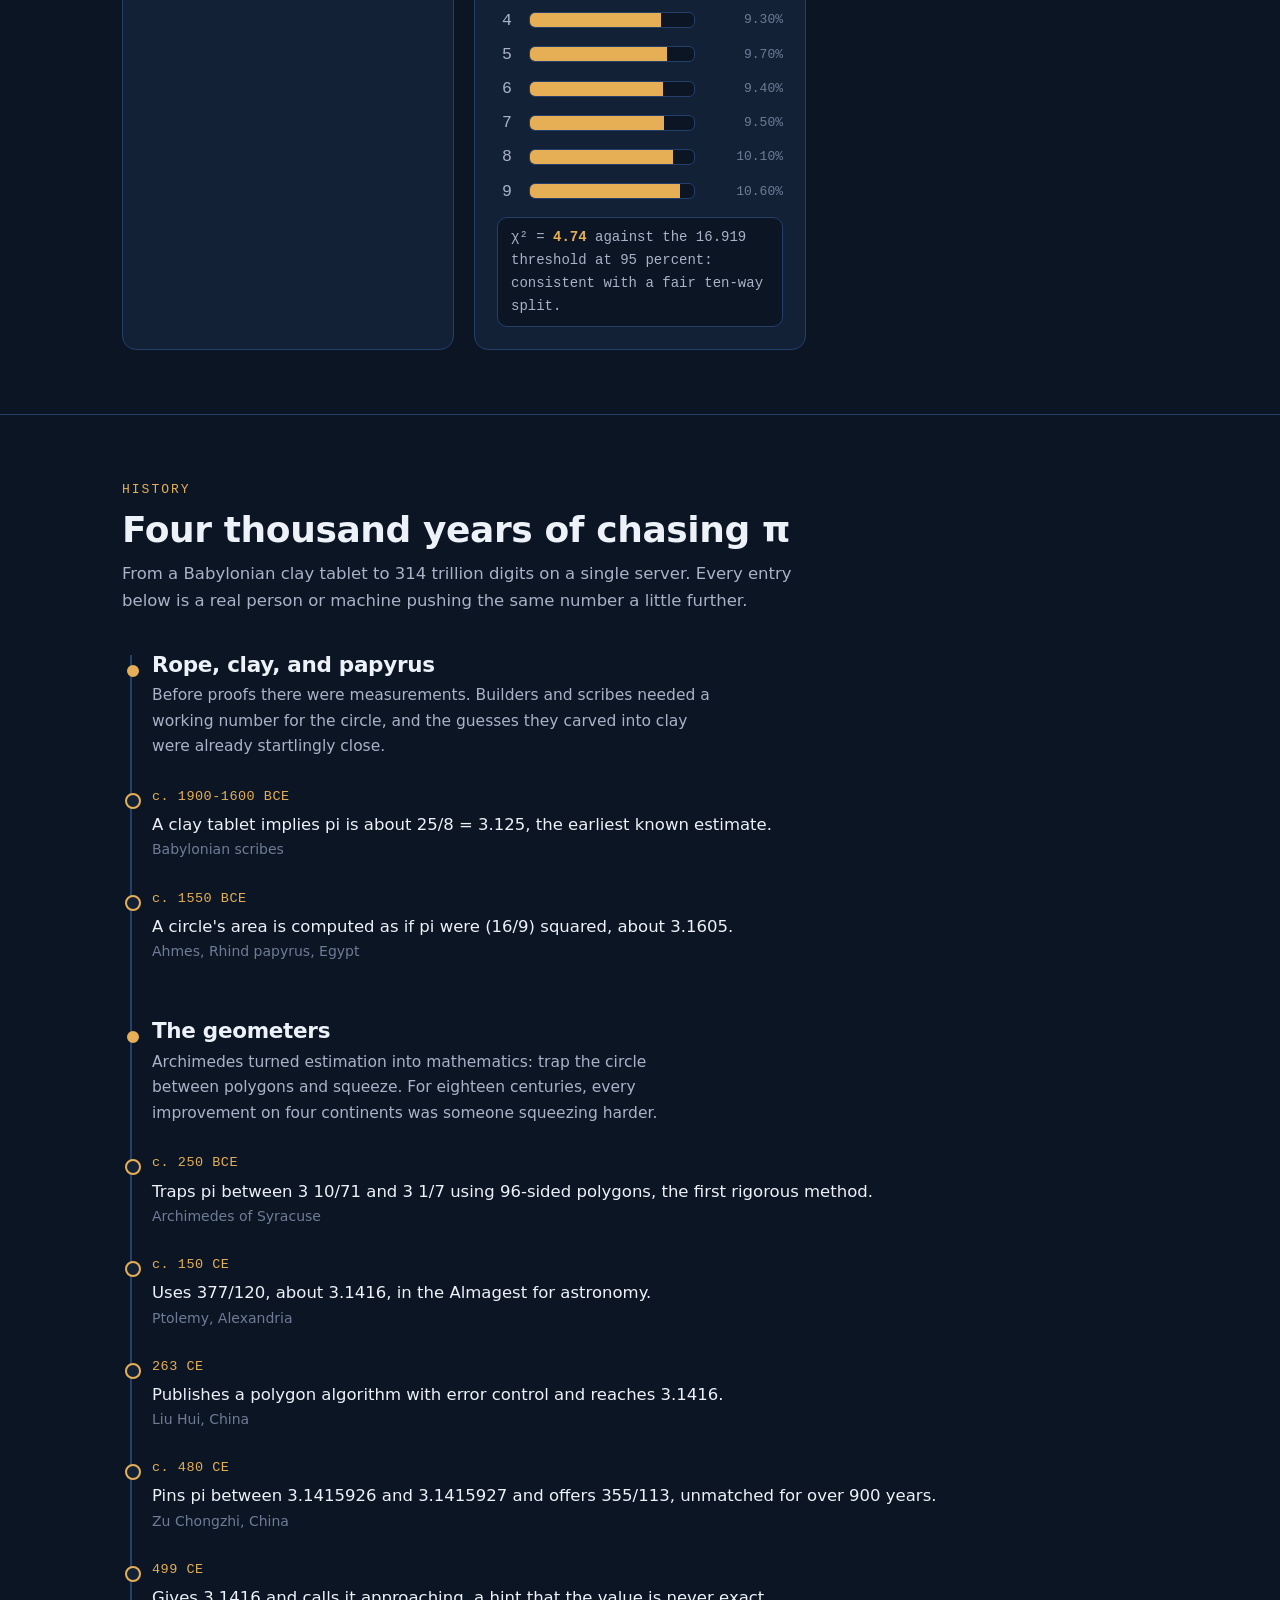
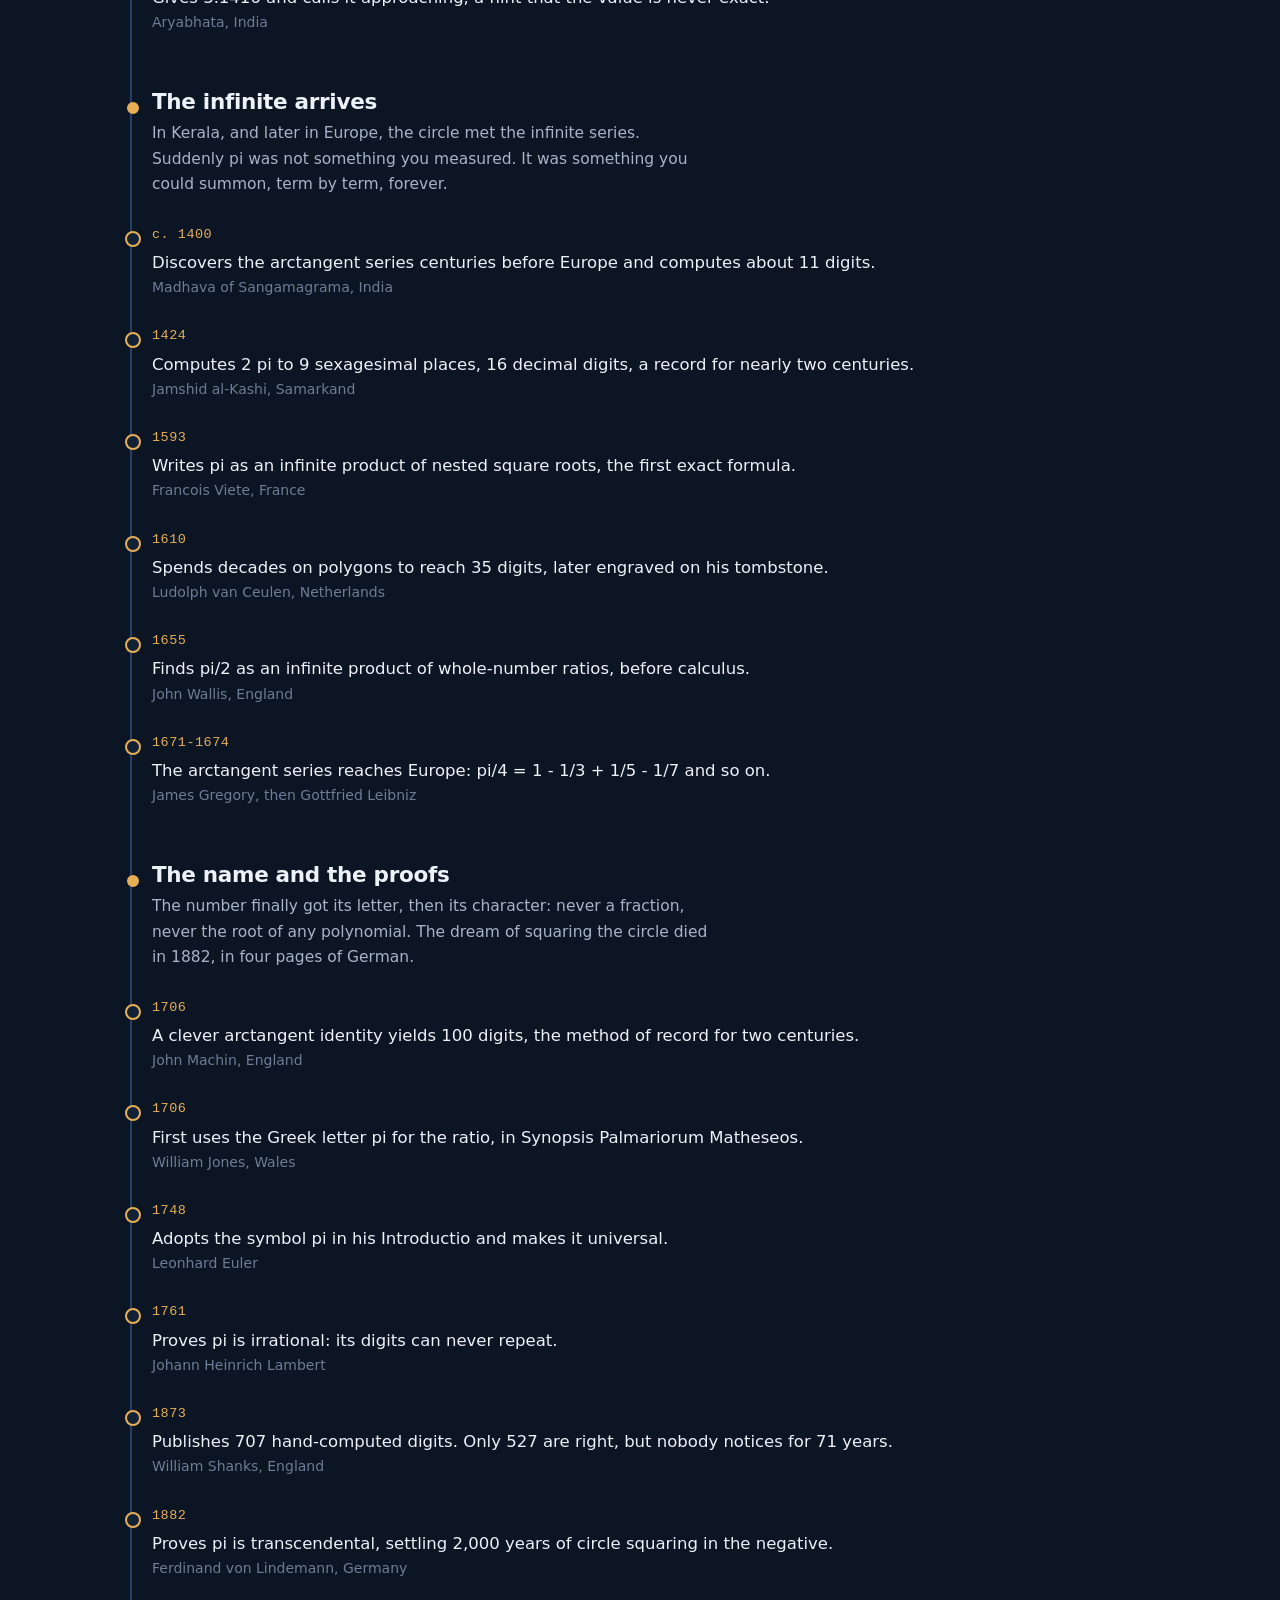
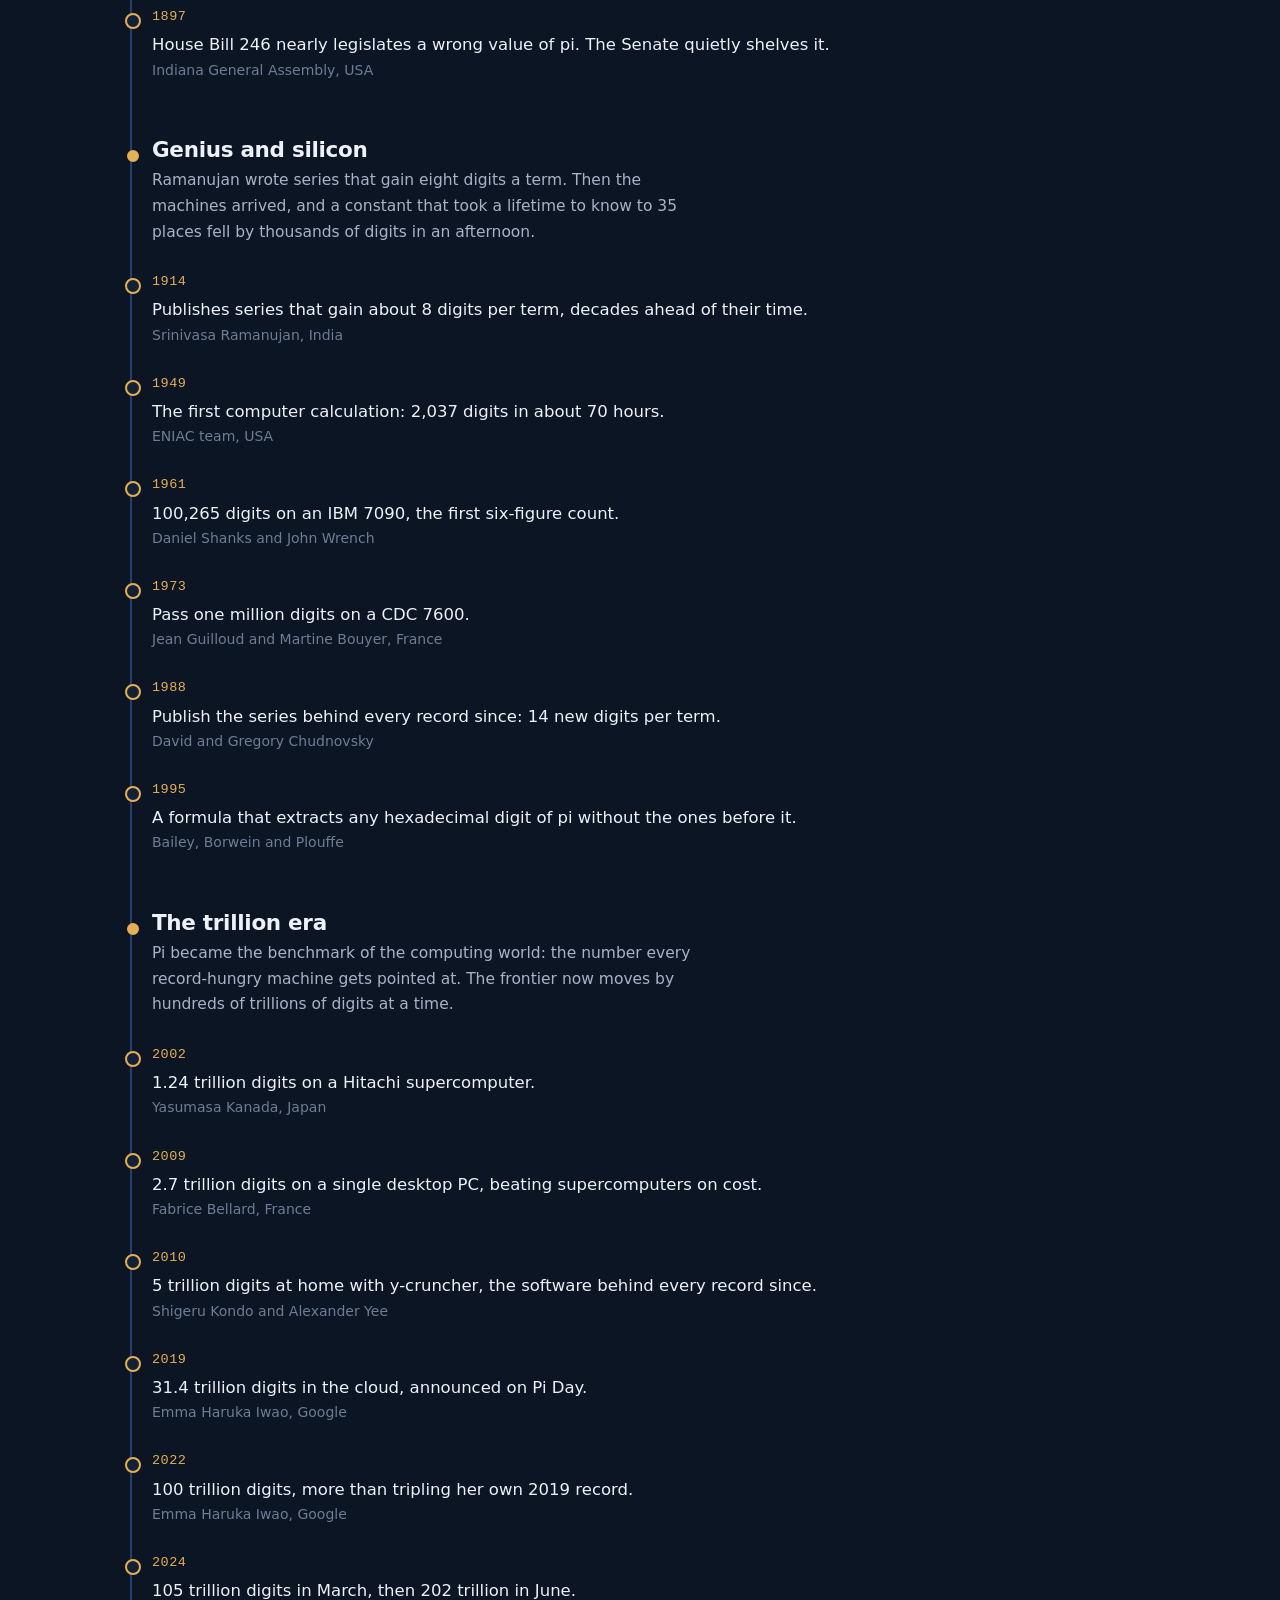
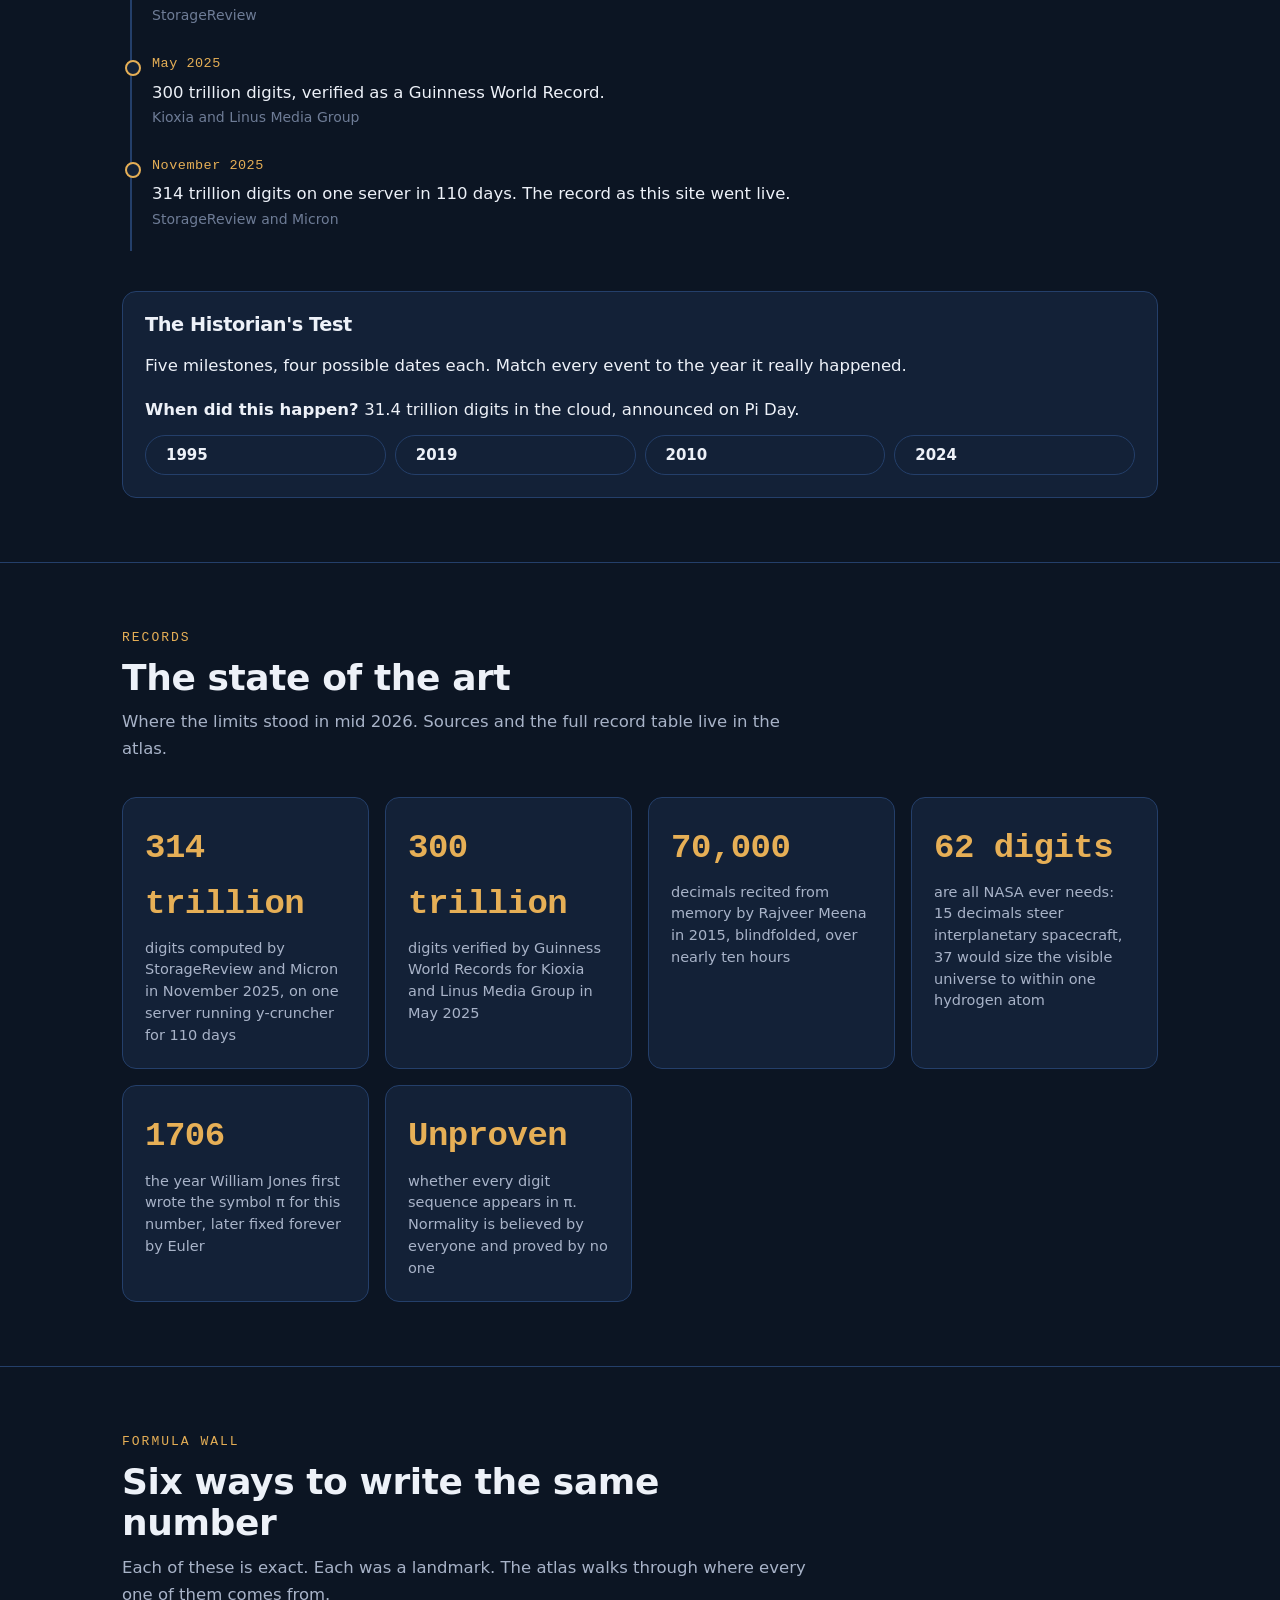
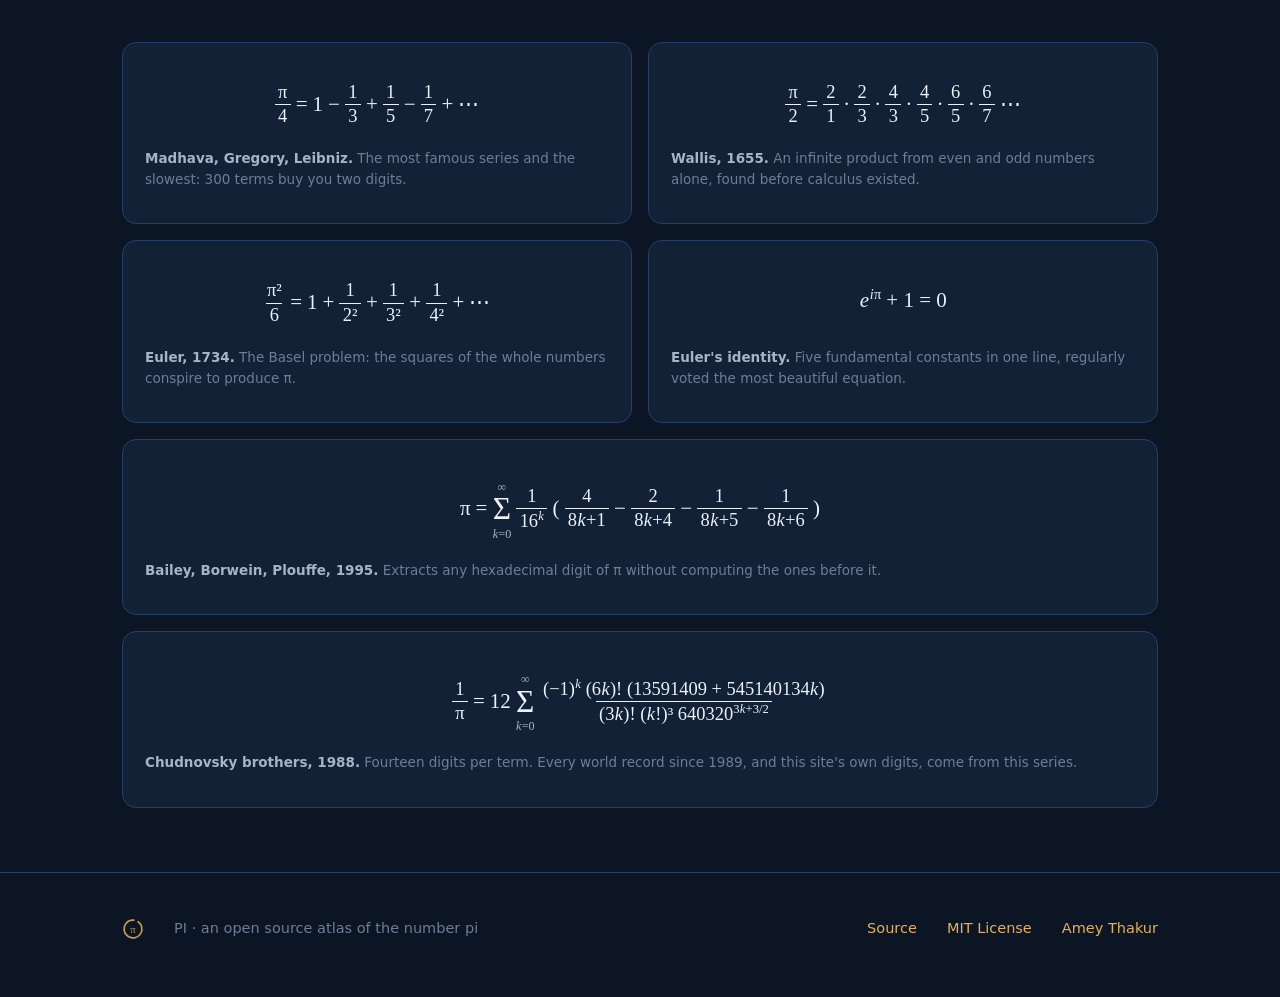
==== commit b399ee3d: "π" ====
--- a/docs/index.html
+++ b/docs/index.html
@@ -86,7 +86,7 @@
       <a class="btn btn-primary" href="#quest">Start the quest</a>
       <a class="btn" href="https://github.com/Amey-Thakur/PI#readme" rel="noopener">Read the atlas</a>
     </div>
-    <p class="pi-day" id="pi-day"></p>
+    <p class="hero-note">Celebrated on March 14 and July 22. Useful all year.</p>
     <div class="ticker" id="ticker" aria-hidden="true"></div>
   </section>
 
@@ -362,7 +362,6 @@
 
 <script src="js/theme.js"></script>
 <script src="js/digits.js"></script>
-<script src="js/piday.js"></script>
 <script src="js/canvas.js"></script>
 <script src="js/quest.js"></script>
 <script src="js/ticker.js"></script>
--- a/docs/style.css
+++ b/docs/style.css
@@ -53,6 +53,9 @@
 
 * { box-sizing: border-box; }
 
+/* The hidden attribute must always win, even over display rules below. */
+[hidden] { display: none !important; }
+
 html { scroll-behavior: smooth; }
 
 body {
@@ -193,16 +196,14 @@
   margin-top: 30px;
 }
 
-/* The countdown to the next pi holiday, quiet under the buttons. */
-.pi-day {
+/* One quiet, dateless line under the buttons. */
+.hero-note {
   position: relative;
   font-family: var(--mono);
   font-size: 14px;
   color: var(--text-3);
   margin: 22px 0 0;
-  min-height: 1em;
-}
-.pi-day b { color: var(--accent); font-weight: 700; }
+}
 
 /* The endless digit stream under the hero copy. */
 .ticker {
@@ -616,23 +617,28 @@
   .reveal.in { opacity: 1; transform: none; }
 }
 
-/* Study grid: digits in memory-sized bites of five. */
+/* Study grid: digits in memory-sized bites of five. Compact by design so
+   the card stays one screen tall; it swaps in for the keypad, never stacks. */
 .study-grid {
-  display: flex;
-  flex-wrap: wrap;
-  gap: 8px;
+  display: grid;
+  grid-template-columns: repeat(auto-fill, minmax(104px, 1fr));
+  gap: 7px;
+  max-height: 208px;
+  overflow-y: auto;
   font-family: var(--mono);
 }
 .study-grid span {
   background: var(--bg);
   border: 1px solid var(--border);
   border-radius: 8px;
-  padding: 6px 10px;
-  font-size: 15px;
-  letter-spacing: 2px;
+  padding: 5px 0;
+  font-size: 13.5px;
+  letter-spacing: 1.5px;
   color: var(--text-2);
-}
-.study-grid span b { color: var(--accent); font-weight: 400; }
+  text-align: center;
+  white-space: nowrap;
+}
+.study-grid span b { color: var(--accent); font-weight: 400; font-size: 11px; }
 
 /* ---------- small screens ---------- */
 
